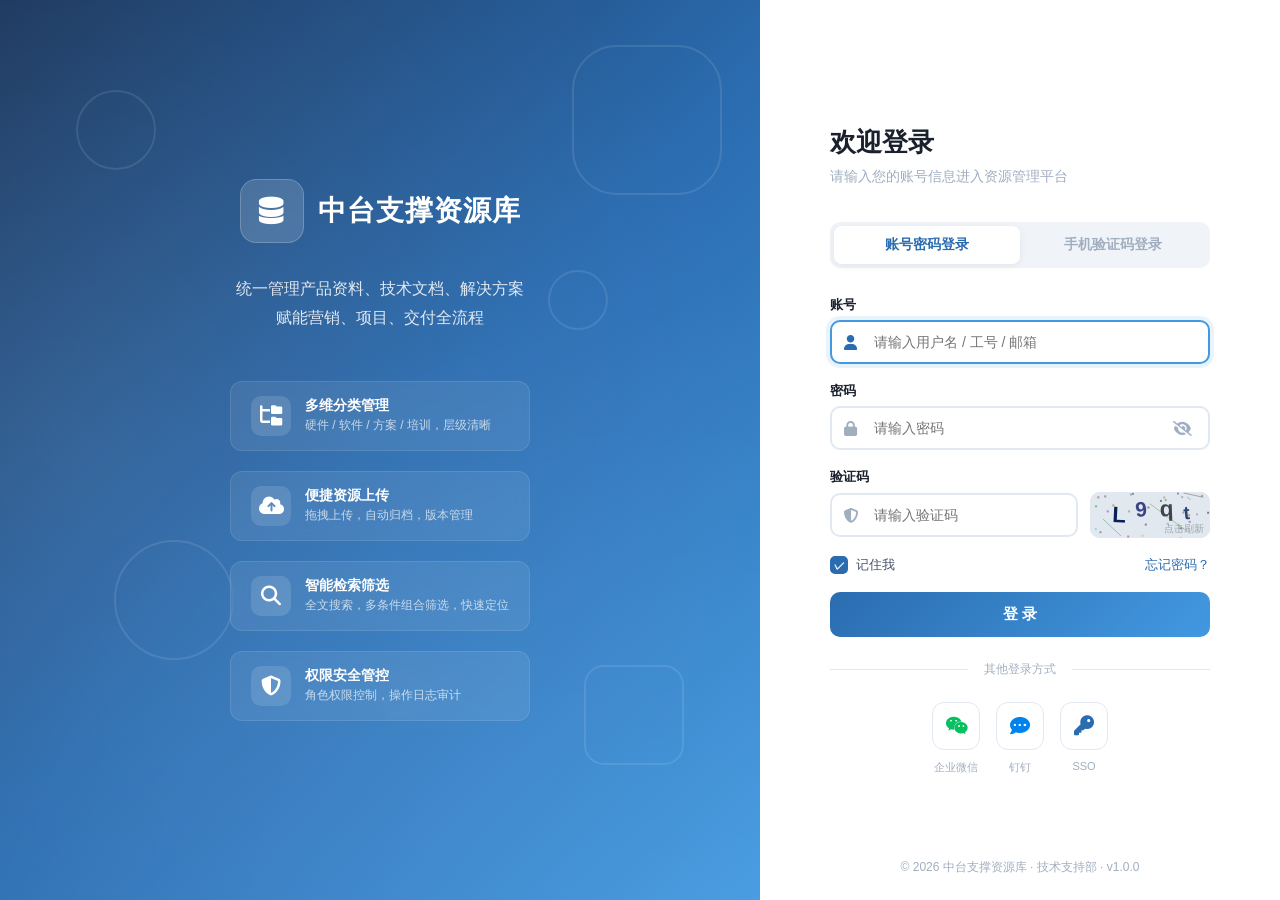
==== admin.html @ 89985440 "初始化：中台支撑资源库 v1.0" ====
<!DOCTYPE html>
<html lang="zh-CN">
<head>
<meta charset="UTF-8">
<meta name="viewport" content="width=device-width, initial-scale=1.0">
<title>中台支撑资源库 · 管理后台</title>
<link rel="stylesheet" href="https://cdnjs.cloudflare.com/ajax/libs/font-awesome/6.4.2/css/all.min.css">
<style>
:root {
  --primary: #2B6CB0;
  --primary-light: #4299E1;
  --primary-dark: #1A4E8A;
  --primary-bg: #EBF4FF;
  --success: #38A169;
  --warning: #D69E2E;
  --danger: #E53E3E;
  --bg-body: #F0F2F5;
  --bg-white: #FFFFFF;
  --bg-gray: #F7F8FA;
  --border: #E2E8F0;
  --border-light: #EDF2F7;
  --text-primary: #1A202C;
  --text-secondary: #4A5568;
  --text-muted: #A0AEC0;
  --shadow-sm: 0 1px 3px rgba(0,0,0,0.05);
  --shadow-md: 0 4px 12px rgba(0,0,0,0.08);
  --shadow-lg: 0 10px 30px rgba(0,0,0,0.1);
  --transition: all 0.25s cubic-bezier(0.4, 0, 0.2, 1);
  --header-height: 56px;
  --sidebar-width: 220px;
  /* 后台蓝色系侧边栏 */
  --sidebar-bg: #EFF6FF;
  --sidebar-hover: #DBEAFE;
  --sidebar-active: #BFDBFE;
  --sidebar-text: #3B82F6;
  --sidebar-text-muted: #64748B;
  --sidebar-text-active: #1E40AF;
  --sidebar-divider: #DBEAFE;
  --sidebar-border: #BFDBFE;
}

*, *::before, *::after { margin: 0; padding: 0; box-sizing: border-box; }

body {
  font-family: -apple-system, BlinkMacSystemFont, 'Segoe UI', 'PingFang SC', 'Hiragino Sans GB', 'Microsoft YaHei', sans-serif;
  background: var(--bg-body);
  color: var(--text-primary);
  line-height: 1.6;
  height: 100vh;
  overflow: hidden;
}

/* ====== 顶部栏 ====== */
.admin-header {
  height: var(--header-height);
  background: #1E40AF;
  display: flex;
  align-items: center;
  justify-content: space-between;
  padding: 0 24px 0 0;
  position: fixed;
  top: 0; left: 0; right: 0;
  z-index: 1000;
}

.header-brand {
  width: var(--sidebar-width);
  height: 100%;
  display: flex;
  align-items: center;
  padding: 0 20px;
  gap: 10px;
  flex-shrink: 0;
}

.header-brand i { font-size: 20px; color: var(--primary-light); }
.header-brand span { font-size: 15px; font-weight: 700; color: #FFFFFF; white-space: nowrap; }

.header-main {
  flex: 1;
  display: flex;
  align-items: center;
  justify-content: space-between;
  padding-left: 24px;
}

.header-main-left {
  display: flex;
  align-items: center;
  gap: 16px;
}

.admin-badge {
  padding: 3px 10px;
  background: rgba(229,62,62,0.15);
  color: #FC8181;
  border-radius: 5px;
  font-size: 11px;
  font-weight: 700;
  letter-spacing: 0.5px;
}

.header-main-right {
  display: flex;
  align-items: center;
  gap: 12px;
}

.btn-front {
  display: flex;
  align-items: center;
  gap: 6px;
  padding: 6px 14px;
  background: rgba(255,255,255,0.08);
  border: 1px solid rgba(255,255,255,0.12);
  border-radius: 6px;
  font-size: 12px;
  color: #CBD5E0;
  cursor: pointer;
  transition: var(--transition);
  text-decoration: none;
}

.btn-front:hover { background: rgba(255,255,255,0.15); color: #FFF; }

.header-user {
  display: flex;
  align-items: center;
  gap: 8px;
  padding: 4px 8px;
  border-radius: 6px;
  cursor: pointer;
  transition: var(--transition);
  position: relative;
}

.header-user:hover { background: rgba(255,255,255,0.08); }

.header-user img { width: 28px; height: 28px; border-radius: 50%; }
.header-user .name { font-size: 12px; color: #CBD5E0; }

.header-user-menu {
  position: absolute;
  top: calc(100% + 8px);
  right: 0;
  background: var(--bg-white);
  border: 1px solid var(--border);
  border-radius: 10px;
  box-shadow: var(--shadow-lg);
  min-width: 160px;
  display: none;
  z-index: 100;
}

.header-user-menu.show { display: block; }

.header-user-menu-item {
  padding: 10px 16px;
  font-size: 13px;
  color: var(--text-secondary);
  cursor: pointer;
  transition: var(--transition);
  display: flex;
  align-items: center;
  gap: 8px;
}

.header-user-menu-item:first-child { border-radius: 10px 10px 0 0; }
.header-user-menu-item:last-child { border-radius: 0 0 10px 10px; }
.header-user-menu-item:hover { background: var(--bg-gray); }
.header-user-menu-item.danger { color: var(--danger); }
.header-user-menu-item.danger:hover { background: #FFF5F5; }

/* ====== 布局 ====== */
.admin-layout {
  display: flex;
  margin-top: var(--header-height);
  height: calc(100vh - var(--header-height));
}

/* ====== 深色侧边栏 ====== */
.admin-sidebar {
  width: var(--sidebar-width);
  background: var(--sidebar-bg);
  padding: 12px 0;
  overflow-y: auto;
  flex-shrink: 0;
  border-right: 1px solid var(--sidebar-border);
}

.admin-sidebar::-webkit-scrollbar { width: 0; }

.menu-group { margin-bottom: 6px; }

.menu-label {
  padding: 10px 20px 6px;
  font-size: 10px;
  font-weight: 700;
  color: #93C5FD;
  text-transform: uppercase;
  letter-spacing: 1.2px;
}

.menu-item {
  display: flex;
  align-items: center;
  gap: 10px;
  padding: 9px 20px;
  margin: 1px 8px;
  border-radius: 6px;
  font-size: 13px;
  color: var(--sidebar-text-muted);
  cursor: pointer;
  transition: var(--transition);
  position: relative;
}

.menu-item:hover {
  background: var(--sidebar-hover);
  color: var(--sidebar-text);
}

.menu-item.active {
  background: var(--sidebar-active);
  color: var(--sidebar-text-active);
  font-weight: 600;
}

.menu-item.active::before {
  content: '';
  position: absolute;
  left: -8px;
  top: 6px;
  bottom: 6px;
  width: 3px;
  background: #2563EB;
  border-radius: 0 3px 3px 0;
}

.menu-item i { width: 16px; text-align: center; font-size: 13px; }

.menu-count {
  margin-left: auto;
  font-size: 10px;
  padding: 1px 7px;
  background: #DBEAFE;
  border-radius: 8px;
  color: #3B82F6;
  font-weight: 600;
}

.menu-item.active .menu-count {
  background: #2563EB;
  color: #FFF;
}

.sidebar-divider {
  height: 1px;
  background: var(--sidebar-divider);
  margin: 8px 20px;
}

/* ====== 主内容 ====== */
.admin-main {
  flex: 1;
  overflow-y: auto;
  padding: 24px;
  min-width: 0;
}

/* 页面标题 */
.page-title {
  display: flex;
  align-items: center;
  justify-content: space-between;
  margin-bottom: 20px;
}

.page-title h2 {
  font-size: 18px;
  font-weight: 700;
  display: flex;
  align-items: center;
  gap: 8px;
}

.page-title h2 i { color: var(--primary); font-size: 16px; }

.page-title .actions { display: flex; gap: 8px; }

/* 统计卡片 */
.stats-row {
  display: grid;
  grid-template-columns: repeat(4, 1fr);
  gap: 16px;
  margin-bottom: 20px;
}

.stat-card {
  background: var(--bg-white);
  border-radius: 10px;
  padding: 20px;
  border: 1px solid var(--border-light);
  transition: var(--transition);
}

.stat-card:hover { box-shadow: var(--shadow-md); transform: translateY(-1px); }

.stat-top {
  display: flex;
  align-items: center;
  justify-content: space-between;
  margin-bottom: 10px;
}

.stat-icon {
  width: 38px;
  height: 38px;
  border-radius: 8px;
  display: flex;
  align-items: center;
  justify-content: center;
  font-size: 16px;
}

.stat-icon.i1 { background: var(--primary-bg); color: var(--primary); }
.stat-icon.i2 { background: #F0FFF4; color: var(--success); }
.stat-icon.i3 { background: #FFFAF0; color: #ED8936; }
.stat-icon.i4 { background: #FAF5FF; color: #805AD5; }

.stat-trend { font-size: 11px; display: flex; align-items: center; gap: 3px; }
.stat-trend.up { color: var(--success); }

.stat-num { font-size: 26px; font-weight: 800; color: var(--text-primary); }
.stat-label { font-size: 12px; color: var(--text-muted); margin-top: 2px; }

/* 面板 */
.panel {
  background: var(--bg-white);
  border-radius: 10px;
  border: 1px solid var(--border-light);
  margin-bottom: 20px;
}

.panel-head {
  display: flex;
  align-items: center;
  justify-content: space-between;
  padding: 14px 20px;
  border-bottom: 1px solid var(--border-light);
}

.panel-head h3 {
  font-size: 14px;
  font-weight: 700;
  display: flex;
  align-items: center;
  gap: 6px;
}

.panel-head h3 i { color: var(--primary); font-size: 13px; }

.panel-head .actions { display: flex; gap: 6px; }

/* 按钮 */
.btn {
  padding: 6px 14px;
  border-radius: 6px;
  font-size: 12px;
  font-weight: 500;
  cursor: pointer;
  transition: var(--transition);
  display: inline-flex;
  align-items: center;
  gap: 5px;
  border: 1px solid var(--border);
  background: var(--bg-white);
  color: var(--text-secondary);
}

.btn:hover { background: var(--bg-gray); }
.btn.primary { background: var(--primary); color: #FFF; border-color: var(--primary); }
.btn.primary:hover { background: var(--primary-dark); }
.btn.danger { color: var(--danger); border-color: #FEB2B2; }
.btn.danger:hover { background: #FFF5F5; }
.btn.success { color: var(--success); border-color: #9AE6B4; }
.btn.success:hover { background: #F0FFF4; }

/* 表格 */
.tbl { width: 100%; border-collapse: collapse; }

.tbl th {
  padding: 10px 16px;
  text-align: left;
  font-size: 11px;
  font-weight: 700;
  color: var(--text-muted);
  background: var(--bg-gray);
  border-bottom: 1px solid var(--border-light);
  white-space: nowrap;
  text-transform: uppercase;
  letter-spacing: 0.5px;
}

.tbl td {
  padding: 12px 16px;
  font-size: 13px;
  color: var(--text-secondary);
  border-bottom: 1px solid var(--border-light);
  vertical-align: middle;
}

.tbl tr:hover td { background: #FAFBFC; }
.tbl tr:last-child td { border-bottom: none; }

.cell-user {
  display: flex;
  align-items: center;
  gap: 10px;
}

.cell-user img { width: 30px; height: 30px; border-radius: 50%; }
.cell-user .u-name { font-weight: 600; color: var(--text-primary); font-size: 13px; }
.cell-user .u-sub { font-size: 11px; color: var(--text-muted); }

.badge {
  display: inline-block;
  padding: 2px 9px;
  border-radius: 5px;
  font-size: 11px;
  font-weight: 600;
}

.badge.admin { background: #FFF5F5; color: var(--danger); }
.badge.manager { background: var(--primary-bg); color: var(--primary); }
.badge.editor { background: #FFFFF0; color: var(--warning); }
.badge.viewer { background: var(--bg-gray); color: var(--text-muted); }

.dot {
  display: inline-flex;
  align-items: center;
  gap: 5px;
  font-size: 12px;
}

.dot::before {
  content: '';
  width: 7px;
  height: 7px;
  border-radius: 50%;
}

.dot.on::before { background: var(--success); }
.dot.off::before { background: var(--text-muted); }

.tbl-actions { display: flex; gap: 4px; }

.tbl-actions button {
  padding: 4px 8px;
  border-radius: 5px;
  font-size: 12px;
  cursor: pointer;
  transition: var(--transition);
  border: 1px solid var(--border);
  background: var(--bg-white);
  color: var(--text-muted);
}

.tbl-actions button:hover { background: var(--primary-bg); color: var(--primary); border-color: var(--primary-light); }
.tbl-actions button.del:hover { background: #FFF5F5; color: var(--danger); border-color: #FEB2B2; }

/* 空状态 */
.empty {
  padding: 60px 20px;
  text-align: center;
  color: var(--text-muted);
}

.empty i { font-size: 42px; margin-bottom: 12px; display: block; opacity: 0.4; }
.empty p { font-size: 13px; }
.empty .sub { font-size: 12px; margin-top: 4px; opacity: 0.7; }

/* 配置网格 */
.cfg-grid {
  display: grid;
  grid-template-columns: 1fr 1fr;
  gap: 14px;
  padding: 20px;
}

.cfg-item {
  padding: 14px;
  background: var(--bg-gray);
  border-radius: 8px;
  border: 1px solid var(--border-light);
}

.cfg-item label { font-size: 11px; font-weight: 700; color: var(--text-muted); display: block; margin-bottom: 6px; text-transform: uppercase; letter-spacing: 0.3px; }
.cfg-item .val { font-size: 12.5px; font-family: 'SF Mono', 'Fira Code', monospace; color: var(--text-primary); background: var(--bg-white); padding: 7px 10px; border-radius: 5px; border: 1px solid var(--border); word-break: break-all; }
.cfg-item .desc { font-size: 11px; color: var(--text-muted); margin-top: 5px; }

/* 日志 */
.log-row {
  display: flex;
  align-items: flex-start;
  gap: 10px;
  padding: 10px 20px;
  border-bottom: 1px solid var(--border-light);
  transition: var(--transition);
}

.log-row:hover { background: #FAFBFC; }
.log-row:last-child { border-bottom: none; }

.log-dot {
  width: 28px;
  height: 28px;
  border-radius: 6px;
  display: flex;
  align-items: center;
  justify-content: center;
  font-size: 11px;
  flex-shrink: 0;
  margin-top: 2px;
}

.log-dot.up { background: #F0FFF4; color: var(--success); }
.log-dot.del { background: #FFF5F5; color: var(--danger); }
.log-dot.ed { background: var(--primary-bg); color: var(--primary); }
.log-dot.in { background: #FAF5FF; color: #805AD5; }

.log-body { flex: 1; }
.log-body .log-msg { font-size: 12.5px; color: var(--text-primary); line-height: 1.5; }
.log-body .log-msg strong { color: var(--primary); font-weight: 600; }
.log-body .log-ts { font-size: 11px; color: var(--text-muted); margin-top: 1px; }

/* 页面切换 */
.page { display: none; }
.page.active { display: block; }

/* Toast */
.toast-box { position: fixed; top: 70px; right: 20px; z-index: 3000; display: flex; flex-direction: column; gap: 6px; }

.toast-item {
  display: flex;
  align-items: center;
  gap: 8px;
  padding: 12px 18px;
  background: var(--bg-white);
  border-radius: 8px;
  box-shadow: var(--shadow-lg);
  font-size: 13px;
  color: var(--text-primary);
  animation: tIn 0.35s cubic-bezier(0.34,1.56,0.64,1);
  border-left: 3px solid var(--primary);
  min-width: 240px;
}

.toast-item.success { border-left-color: var(--success); }
.toast-item.success i { color: var(--success); }
.toast-item.error { border-left-color: var(--danger); }
.toast-item.error i { color: var(--danger); }
.toast-item.out { animation: tOut 0.25s ease forwards; }

@keyframes tIn { from { opacity: 0; transform: translateX(40px); } to { opacity: 1; transform: translateX(0); } }
@keyframes tOut { to { opacity: 0; transform: translateX(40px); } }
</style>
</head>
<body>

<!-- ====== 顶部栏 ====== -->
<header class="admin-header">
  <div class="header-brand">
    <i class="fas fa-database"></i>
    <span>中台资源库</span>
  </div>
  <div class="header-main">
    <div class="header-main-left">
      <span class="admin-badge">ADMIN</span>
    </div>
    <div class="header-main-right">
      <a href="index.html" class="btn-front"><i class="fas fa-external-link-alt"></i> 前台</a>
      <div class="header-user" id="headerUser">
        <img src="data:image/svg+xml,%3Csvg xmlns='http://www.w3.org/2000/svg' viewBox='0 0 40 40'%3E%3Ccircle cx='20' cy='20' r='20' fill='%234A90D9'/%3E%3Ctext x='20' y='25' text-anchor='middle' fill='white' font-size='14'%3E管%3C/text%3E%3C/svg%3E" alt="">
        <span class="name" id="headerUserName">管理员</span>
        <i class="fas fa-chevron-down" style="font-size:10px;color:#64748B;"></i>
        <div class="header-user-menu" id="userMenu">
          <div class="header-user-menu-item" onclick="window.location.href='index.html'"><i class="fas fa-home"></i> 返回前台</div>
          <div class="header-user-menu-item danger" onclick="handleLogout()"><i class="fas fa-right-from-bracket"></i> 退出登录</div>
        </div>
      </div>
    </div>
  </div>
</header>

<!-- ====== 布局 ====== -->
<div class="admin-layout">
  <!-- 深色侧边栏 -->
  <aside class="admin-sidebar">
    <div class="menu-group">
      <div class="menu-label">概览</div>
      <div class="menu-item active" data-page="dashboard"><i class="fas fa-gauge-high"></i> 数据看板</div>
    </div>
    <div class="sidebar-divider"></div>
    <div class="menu-group">
      <div class="menu-label">资源管理</div>
      <div class="menu-item" data-page="resources"><i class="fas fa-folder-open"></i> 资源列表 <span class="menu-count">0</span></div>
      <div class="menu-item" data-page="categories"><i class="fas fa-tags"></i> 分类管理</div>
      <div class="menu-item" data-page="storage"><i class="fas fa-hard-drive"></i> 存储配置</div>
    </div>
    <div class="sidebar-divider"></div>
    <div class="menu-group">
      <div class="menu-label">用户权限</div>
      <div class="menu-item" data-page="users"><i class="fas fa-users"></i> 用户管理</div>
      <div class="menu-item" data-page="roles"><i class="fas fa-user-shield"></i> 角色权限</div>
    </div>
    <div class="sidebar-divider"></div>
    <div class="menu-group">
      <div class="menu-label">系统</div>
      <div class="menu-item" data-page="logs"><i class="fas fa-clock-rotate-left"></i> 操作日志</div>
      <div class="menu-item" data-page="settings"><i class="fas fa-gear"></i> 系统设置</div>
    </div>
  </aside>

  <!-- 主内容 -->
  <main class="admin-main">

    <!-- ===== 数据看板 ===== -->
    <div class="page active" id="pg-dashboard">
      <div class="page-title">
        <h2><i class="fas fa-gauge-high"></i> 数据看板</h2>
      </div>
      <div class="stats-row">
        <div class="stat-card">
          <div class="stat-top">
            <div class="stat-icon i1"><i class="fas fa-file-lines"></i></div>
            <div class="stat-trend up"><i class="fas fa-arrow-up"></i> --</div>
          </div>
          <div class="stat-num">0</div>
          <div class="stat-label">资源总数</div>
        </div>
        <div class="stat-card">
          <div class="stat-top">
            <div class="stat-icon i2"><i class="fas fa-download"></i></div>
            <div class="stat-trend up"><i class="fas fa-arrow-up"></i> --</div>
          </div>
          <div class="stat-num">0</div>
          <div class="stat-label">累计下载</div>
        </div>
        <div class="stat-card">
          <div class="stat-top">
            <div class="stat-icon i3"><i class="fas fa-users"></i></div>
            <div class="stat-trend up"><i class="fas fa-arrow-up"></i> --</div>
          </div>
          <div class="stat-num">4</div>
          <div class="stat-label">注册用户</div>
        </div>
        <div class="stat-card">
          <div class="stat-top">
            <div class="stat-icon i4"><i class="fas fa-hard-drive"></i></div>
          </div>
          <div class="stat-num">0 MB</div>
          <div class="stat-label">存储占用</div>
        </div>
      </div>

      <div class="panel">
        <div class="panel-head">
          <h3><i class="fas fa-clock-rotate-left"></i> 最近操作</h3>
          <button class="btn" onclick="go('logs')">查看全部 <i class="fas fa-arrow-right"></i></button>
        </div>
        <div class="empty">
          <i class="fas fa-inbox"></i>
          <p>暂无操作记录</p>
          <p class="sub">系统操作日志将在此显示</p>
        </div>
      </div>
    </div>

    <!-- ===== 资源列表 ===== -->
    <div class="page" id="pg-resources">
      <div class="page-title">
        <h2><i class="fas fa-folder-open"></i> 资源列表</h2>
        <div class="actions">
          <a href="index.html" class="btn success"><i class="fas fa-plus"></i> 前台上传</a>
        </div>
      </div>
      <div class="panel">
        <div class="panel-head">
          <h3>全部资源</h3>
        </div>
        <div class="empty">
          <i class="fas fa-folder-open"></i>
          <p>暂无资源</p>
          <p class="sub">请通过前台页面上传资源，上传后将在此处统一管理</p>
        </div>
      </div>
    </div>

    <!-- ===== 分类管理 ===== -->
    <div class="page" id="pg-categories">
      <div class="page-title">
        <h2><i class="fas fa-tags"></i> 分类管理</h2>
        <div class="actions">
          <button class="btn primary" onclick="openNewCategory()"><i class="fas fa-plus"></i> 新建分类</button>
        </div>
      </div>
      <div class="panel">
        <table class="tbl">
          <thead><tr><th>分类名称</th><th>层级</th><th>子分类数</th><th>资源数</th><th>操作</th></tr></thead>
          <tbody>
            <tr>
              <td><i class="fas fa-microchip" style="color:var(--primary-light);margin-right:6px;"></i>硬件产品</td>
              <td>一级</td><td>4</td><td>0</td>
              <td><div class="tbl-actions"><button onclick="editCategory('硬件产品')"><i class="fas fa-pen"></i></button></div></td>
            </tr>
            <tr>
              <td><i class="fas fa-cube" style="color:var(--primary-light);margin-right:6px;"></i>软件平台</td>
              <td>一级</td><td>5</td><td>0</td>
              <td><div class="tbl-actions"><button onclick="editCategory('软件平台')"><i class="fas fa-pen"></i></button></div></td>
            </tr>
            <tr>
              <td><i class="fas fa-lightbulb" style="color:var(--primary-light);margin-right:6px;"></i>解决方案</td>
              <td>一级</td><td>3</td><td>0</td>
              <td><div class="tbl-actions"><button onclick="editCategory('解决方案')"><i class="fas fa-pen"></i></button></div></td>
            </tr>
            <tr>
              <td><i class="fas fa-chalkboard-user" style="color:var(--primary-light);margin-right:6px;"></i>培训资料</td>
              <td>一级</td><td>2</td><td>0</td>
              <td><div class="tbl-actions"><button onclick="editCategory('培训资料')"><i class="fas fa-pen"></i></button><button class="del" onclick="deleteCategory('培训资料')"><i class="fas fa-trash"></i></button></div></td>
            </tr>
          </tbody>
        </table>
      </div>
    </div>

    <!-- ===== 存储配置 ===== -->
    <div class="page" id="pg-storage">
      <div class="page-title">
        <h2><i class="fas fa-hard-drive"></i> 存储配置</h2>
        <div class="actions">
          <button class="btn primary" onclick="saveStorage()"><i class="fas fa-save"></i> 保存</button>
        </div>
      </div>
      <div class="panel">
        <div class="cfg-grid">
          <div class="cfg-item">
            <label>资源根目录</label>
            <div class="val">/data/resource-center/files/</div>
            <div class="desc">所有上传资源的根存储路径</div>
          </div>
          <div class="cfg-item">
            <label>硬件产品资料</label>
            <div class="val">/data/resource-center/files/hardware/</div>
            <div class="desc">摄像机、NVR、门禁、报警等硬件文档</div>
          </div>
          <div class="cfg-item">
            <label>软件平台资料</label>
            <div class="val">/data/resource-center/files/software/</div>
            <div class="desc">iSecure、Infovision、行业平台等软件文档</div>
          </div>
          <div class="cfg-item">
            <label>解决方案资料</label>
            <div class="val">/data/resource-center/files/solution/</div>
            <div class="desc">智慧城市、园区、零售等方案文档</div>
          </div>
          <div class="cfg-item">
            <label>培训资料</label>
            <div class="val">/data/resource-center/files/training/</div>
            <div class="desc">技术培训、销售培训等课程资料</div>
          </div>
          <div class="cfg-item">
            <label>临时上传目录</label>
            <div class="val">/data/resource-center/temp/uploads/</div>
            <div class="desc">上传暂存路径，完成后自动归档</div>
          </div>
          <div class="cfg-item">
            <label>备份目录</label>
            <div class="val">/data/resource-center/backups/</div>
            <div class="desc">每日自动备份，保留最近30天</div>
          </div>
          <div class="cfg-item">
            <label>CDN 加速域名</label>
            <div class="val">https://cdn.resource.company.com/</div>
            <div class="desc">静态资源CDN加速访问地址</div>
          </div>
        </div>
      </div>
    </div>

    <!-- ===== 用户管理 ===== -->
    <div class="page" id="pg-users">
      <div class="page-title">
        <h2><i class="fas fa-users"></i> 用户管理</h2>
        <div class="actions">
          <button class="btn primary" onclick="openNewUser()"><i class="fas fa-plus"></i> 新建用户</button>
          <button class="btn" onclick="exportUsers()"><i class="fas fa-download"></i> 导出</button>
        </div>
      </div>
      <div class="panel">
        <table class="tbl">
          <thead><tr><th>用户</th><th>角色</th><th>手机号</th><th>状态</th><th>最后登录</th><th>操作</th></tr></thead>
          <tbody>
            <tr>
              <td><div class="cell-user"><img src="data:image/svg+xml,%3Csvg xmlns='http://www.w3.org/2000/svg' viewBox='0 0 40 40'%3E%3Ccircle cx='20' cy='20' r='20' fill='%23E53E3E'/%3E%3Ctext x='20' y='25' text-anchor='middle' fill='white' font-size='14'%3E管%3C/text%3E%3C/svg%3E" alt=""><div><div class="u-name">系统管理员</div><div class="u-sub">admin</div></div></div></td>
              <td><span class="badge admin">超级管理员</span></td>
              <td>138****0001</td>
              <td><span class="dot on">在线</span></td>
              <td>--</td>
              <td><div class="tbl-actions"><button><i class="fas fa-pen"></i></button><button><i class="fas fa-key"></i></button></div></td>
            </tr>
            <tr>
              <td><div class="cell-user"><img src="data:image/svg+xml,%3Csvg xmlns='http://www.w3.org/2000/svg' viewBox='0 0 40 40'%3E%3Ccircle cx='20' cy='20' r='20' fill='%232B6CB0'/%3E%3Ctext x='20' y='25' text-anchor='middle' fill='white' font-size='14'%3E张%3C/text%3E%3C/svg%3E" alt=""><div><div class="u-name">张经理</div><div class="u-sub">manager</div></div></div></td>
              <td><span class="badge manager">资源管理员</span></td>
              <td>138****0002</td>
              <td><span class="dot off">离线</span></td>
              <td>--</td>
              <td><div class="tbl-actions"><button><i class="fas fa-pen"></i></button><button><i class="fas fa-key"></i></button><button class="del"><i class="fas fa-trash"></i></button></div></td>
            </tr>
            <tr>
              <td><div class="cell-user"><img src="data:image/svg+xml,%3Csvg xmlns='http://www.w3.org/2000/svg' viewBox='0 0 40 40'%3E%3Ccircle cx='20' cy='20' r='20' fill='%23D69E2E'/%3E%3Ctext x='20' y='25' text-anchor='middle' fill='white' font-size='14'%3E李%3C/text%3E%3C/svg%3E" alt=""><div><div class="u-name">李编辑</div><div class="u-sub">editor</div></div></div></td>
              <td><span class="badge editor">内容编辑</span></td>
              <td>138****0003</td>
              <td><span class="dot off">离线</span></td>
              <td>--</td>
              <td><div class="tbl-actions"><button><i class="fas fa-pen"></i></button><button><i class="fas fa-key"></i></button><button class="del"><i class="fas fa-trash"></i></button></div></td>
            </tr>
            <tr>
              <td><div class="cell-user"><img src="data:image/svg+xml,%3Csvg xmlns='http://www.w3.org/2000/svg' viewBox='0 0 40 40'%3E%3Ccircle cx='20' cy='20' r='20' fill='%23A0AEC0'/%3E%3Ctext x='20' y='25' text-anchor='middle' fill='white' font-size='14'%3E王%3C/text%3E%3C/svg%3E" alt=""><div><div class="u-name">王工程师</div><div class="u-sub">viewer</div></div></div></td>
              <td><span class="badge viewer">普通用户</span></td>
              <td>138****0004</td>
              <td><span class="dot off">离线</span></td>
              <td>--</td>
              <td><div class="tbl-actions"><button><i class="fas fa-pen"></i></button><button><i class="fas fa-key"></i></button><button class="del"><i class="fas fa-trash"></i></button></div></td>
            </tr>
          </tbody>
        </table>
      </div>
    </div>

    <!-- ===== 角色权限 ===== -->
    <div class="page" id="pg-roles">
      <div class="page-title">
        <h2><i class="fas fa-user-shield"></i> 角色权限</h2>
        <div class="actions">
          <button class="btn primary" onclick="openNewRole()"><i class="fas fa-plus"></i> 新建角色</button>
        </div>
      </div>
      <div class="panel">
        <table class="tbl">
          <thead><tr><th>角色</th><th>权限范围</th><th>用户数</th><th>操作</th></tr></thead>
          <tbody>
            <tr><td><span class="badge admin">超级管理员</span></td><td>全部权限：用户管理、资源管理、系统配置、日志查看</td><td>1</td><td><div class="tbl-actions"><button onclick="editRole('超级管理员')"><i class="fas fa-pen"></i></button></div></td></tr>
            <tr><td><span class="badge manager">资源管理员</span></td><td>资源上传、编辑、删除、分类管理</td><td>1</td><td><div class="tbl-actions"><button onclick="editRole('资源管理员')"><i class="fas fa-pen"></i></button></div></td></tr>
            <tr><td><span class="badge editor">内容编辑</span></td><td>资源上传、编辑（不可删除）</td><td>1</td><td><div class="tbl-actions"><button onclick="editRole('内容编辑')"><i class="fas fa-pen"></i></button></div></td></tr>
            <tr><td><span class="badge viewer">普通用户</span></td><td>资源浏览、搜索、下载</td><td>1</td><td><div class="tbl-actions"><button onclick="editRole('普通用户')"><i class="fas fa-pen"></i></button></div></td></tr>
          </tbody>
        </table>
      </div>
    </div>

    <!-- ===== 操作日志 ===== -->
    <div class="page" id="pg-logs">
      <div class="page-title">
        <h2><i class="fas fa-clock-rotate-left"></i> 操作日志</h2>
        <div class="actions">
          <button class="btn" onclick="exportLogs()"><i class="fas fa-download"></i> 导出</button>
          <button class="btn danger" onclick="clearLogs()"><i class="fas fa-trash"></i> 清空</button>
        </div>
      </div>
      <div class="panel">
        <div class="empty">
          <i class="fas fa-clock-rotate-left"></i>
          <p>暂无操作日志</p>
          <p class="sub">用户的上传、编辑、删除、登录等操作将记录在此</p>
        </div>
      </div>
    </div>

    <!-- ===== 系统设置 ===== -->
    <div class="page" id="pg-settings">
      <div class="page-title">
        <h2><i class="fas fa-gear"></i> 系统设置</h2>
        <div class="actions">
          <button class="btn primary" onclick="saveSettings()"><i class="fas fa-save"></i> 保存</button>
        </div>
      </div>
      <div class="panel">
        <div class="cfg-grid">
          <div class="cfg-item"><label>系统名称</label><div class="val">中台支撑资源库</div></div>
          <div class="cfg-item"><label>系统版本</label><div class="val">v1.0.0</div></div>
          <div class="cfg-item"><label>最大上传大小</label><div class="val">500 MB</div></div>
          <div class="cfg-item"><label>允许文件类型</label><div class="val">PDF, DOC, DOCX, XLS, XLSX, PPT, PPTX, MP4, AVI, MOV, JPG, PNG, GIF, ZIP, RAR, 7Z</div></div>
        </div>
      </div>
    </div>

  </main>
</div>

<div class="toast-box" id="toastBox"></div>

<script>
// 登录检测
(function() {
  const u = localStorage.getItem('resourceCenter_user');
  if (!u) { window.location.href = 'login.html'; return; }
  const user = JSON.parse(u);
  document.getElementById('headerUserName').textContent = user.name || '管理员';
})();

// 用户菜单
document.getElementById('headerUser').addEventListener('click', function(e) {
  e.stopPropagation();
  document.getElementById('userMenu').classList.toggle('show');
});
document.addEventListener('click', function() {
  document.getElementById('userMenu').classList.remove('show');
});

function handleLogout() {
  localStorage.removeItem('resourceCenter_user');
  showToast('success', '已退出登录');
  setTimeout(function() { window.location.href = 'login.html'; }, 600);
}

// 菜单切换
document.querySelectorAll('.menu-item').forEach(function(item) {
  item.addEventListener('click', function() { go(item.dataset.page); });
});

function go(page) {
  document.querySelectorAll('.menu-item').forEach(function(i) { i.classList.remove('active'); });
  var target = document.querySelector('.menu-item[data-page="' + page + '"]');
  if (target) target.classList.add('active');
  document.querySelectorAll('.page').forEach(function(p) { p.classList.remove('active'); });
  var pg = document.getElementById('pg-' + page);
  if (pg) pg.classList.add('active');
}

// Toast
function showToast(type, msg) {
  var box = document.getElementById('toastBox');
  var icons = { success: 'fas fa-check-circle', error: 'fas fa-times-circle' };
  var t = document.createElement('div');
  t.className = 'toast-item ' + type;
  t.innerHTML = '<i class="' + (icons[type] || icons.success) + '"></i> <span>' + msg + '</span>';
  box.appendChild(t);
  setTimeout(function() { t.classList.add('out'); setTimeout(function() { t.remove(); }, 250); }, 2500);
}
</script>
</body>
</html>
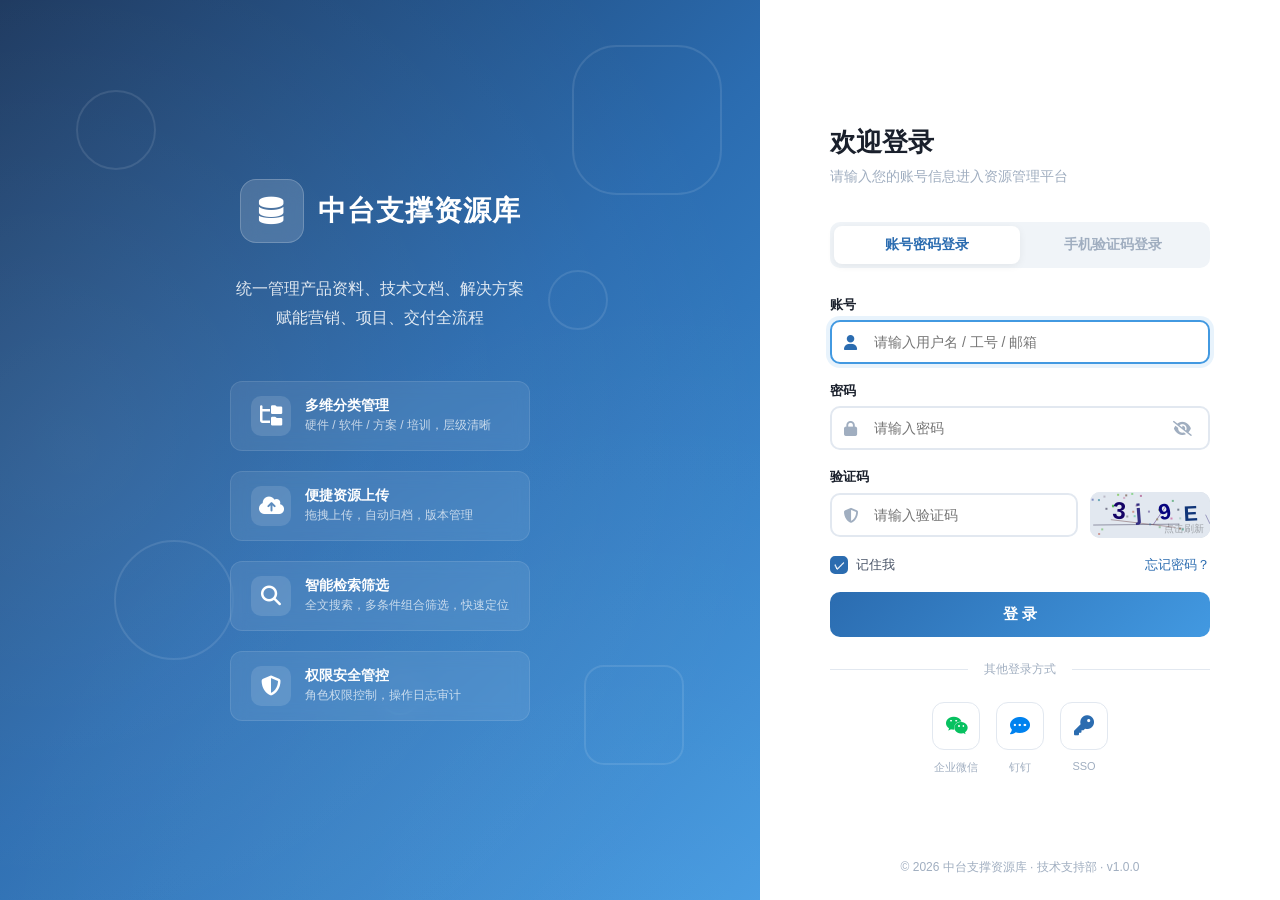
==== commit 66c84cf4: "重构：前后台配置联动，菜单/Banner/类别全面支持增删改查" ====
--- a/admin.html
+++ b/admin.html
@@ -7,947 +7,829 @@
 <link rel="stylesheet" href="https://cdnjs.cloudflare.com/ajax/libs/font-awesome/6.4.2/css/all.min.css">
 <style>
 :root {
-  --primary: #2B6CB0;
-  --primary-light: #4299E1;
-  --primary-dark: #1A4E8A;
-  --primary-bg: #EBF4FF;
-  --success: #38A169;
-  --warning: #D69E2E;
-  --danger: #E53E3E;
-  --bg-body: #F0F2F5;
-  --bg-white: #FFFFFF;
-  --bg-gray: #F7F8FA;
-  --border: #E2E8F0;
-  --border-light: #EDF2F7;
-  --text-primary: #1A202C;
-  --text-secondary: #4A5568;
-  --text-muted: #A0AEC0;
-  --shadow-sm: 0 1px 3px rgba(0,0,0,0.05);
-  --shadow-md: 0 4px 12px rgba(0,0,0,0.08);
-  --shadow-lg: 0 10px 30px rgba(0,0,0,0.1);
-  --transition: all 0.25s cubic-bezier(0.4, 0, 0.2, 1);
-  --header-height: 56px;
-  --sidebar-width: 220px;
-  /* 后台蓝色系侧边栏 */
-  --sidebar-bg: #EFF6FF;
-  --sidebar-hover: #DBEAFE;
-  --sidebar-active: #BFDBFE;
-  --sidebar-text: #3B82F6;
-  --sidebar-text-muted: #64748B;
-  --sidebar-text-active: #1E40AF;
-  --sidebar-divider: #DBEAFE;
-  --sidebar-border: #BFDBFE;
-}
-
-*, *::before, *::after { margin: 0; padding: 0; box-sizing: border-box; }
-
-body {
-  font-family: -apple-system, BlinkMacSystemFont, 'Segoe UI', 'PingFang SC', 'Hiragino Sans GB', 'Microsoft YaHei', sans-serif;
-  background: var(--bg-body);
-  color: var(--text-primary);
-  line-height: 1.6;
-  height: 100vh;
-  overflow: hidden;
-}
-
-/* ====== 顶部栏 ====== */
-.admin-header {
-  height: var(--header-height);
-  background: #1E40AF;
-  display: flex;
-  align-items: center;
-  justify-content: space-between;
-  padding: 0 24px 0 0;
-  position: fixed;
-  top: 0; left: 0; right: 0;
-  z-index: 1000;
-}
-
-.header-brand {
-  width: var(--sidebar-width);
-  height: 100%;
-  display: flex;
-  align-items: center;
-  padding: 0 20px;
-  gap: 10px;
-  flex-shrink: 0;
-}
-
-.header-brand i { font-size: 20px; color: var(--primary-light); }
-.header-brand span { font-size: 15px; font-weight: 700; color: #FFFFFF; white-space: nowrap; }
-
-.header-main {
-  flex: 1;
-  display: flex;
-  align-items: center;
-  justify-content: space-between;
-  padding-left: 24px;
-}
-
-.header-main-left {
-  display: flex;
-  align-items: center;
-  gap: 16px;
-}
-
-.admin-badge {
-  padding: 3px 10px;
-  background: rgba(229,62,62,0.15);
-  color: #FC8181;
-  border-radius: 5px;
-  font-size: 11px;
-  font-weight: 700;
-  letter-spacing: 0.5px;
-}
-
-.header-main-right {
-  display: flex;
-  align-items: center;
-  gap: 12px;
-}
-
-.btn-front {
-  display: flex;
-  align-items: center;
-  gap: 6px;
-  padding: 6px 14px;
-  background: rgba(255,255,255,0.08);
-  border: 1px solid rgba(255,255,255,0.12);
-  border-radius: 6px;
-  font-size: 12px;
-  color: #CBD5E0;
-  cursor: pointer;
-  transition: var(--transition);
-  text-decoration: none;
-}
-
-.btn-front:hover { background: rgba(255,255,255,0.15); color: #FFF; }
-
-.header-user {
-  display: flex;
-  align-items: center;
-  gap: 8px;
-  padding: 4px 8px;
-  border-radius: 6px;
-  cursor: pointer;
-  transition: var(--transition);
-  position: relative;
-}
-
-.header-user:hover { background: rgba(255,255,255,0.08); }
-
-.header-user img { width: 28px; height: 28px; border-radius: 50%; }
-.header-user .name { font-size: 12px; color: #CBD5E0; }
-
-.header-user-menu {
-  position: absolute;
-  top: calc(100% + 8px);
-  right: 0;
-  background: var(--bg-white);
-  border: 1px solid var(--border);
-  border-radius: 10px;
-  box-shadow: var(--shadow-lg);
-  min-width: 160px;
-  display: none;
-  z-index: 100;
-}
-
-.header-user-menu.show { display: block; }
-
-.header-user-menu-item {
-  padding: 10px 16px;
-  font-size: 13px;
-  color: var(--text-secondary);
-  cursor: pointer;
-  transition: var(--transition);
-  display: flex;
-  align-items: center;
-  gap: 8px;
-}
-
-.header-user-menu-item:first-child { border-radius: 10px 10px 0 0; }
-.header-user-menu-item:last-child { border-radius: 0 0 10px 10px; }
-.header-user-menu-item:hover { background: var(--bg-gray); }
-.header-user-menu-item.danger { color: var(--danger); }
-.header-user-menu-item.danger:hover { background: #FFF5F5; }
-
-/* ====== 布局 ====== */
-.admin-layout {
-  display: flex;
-  margin-top: var(--header-height);
-  height: calc(100vh - var(--header-height));
-}
-
-/* ====== 深色侧边栏 ====== */
-.admin-sidebar {
-  width: var(--sidebar-width);
-  background: var(--sidebar-bg);
-  padding: 12px 0;
-  overflow-y: auto;
-  flex-shrink: 0;
-  border-right: 1px solid var(--sidebar-border);
-}
-
-.admin-sidebar::-webkit-scrollbar { width: 0; }
-
-.menu-group { margin-bottom: 6px; }
-
-.menu-label {
-  padding: 10px 20px 6px;
-  font-size: 10px;
-  font-weight: 700;
-  color: #93C5FD;
-  text-transform: uppercase;
-  letter-spacing: 1.2px;
-}
-
-.menu-item {
-  display: flex;
-  align-items: center;
-  gap: 10px;
-  padding: 9px 20px;
-  margin: 1px 8px;
-  border-radius: 6px;
-  font-size: 13px;
-  color: var(--sidebar-text-muted);
-  cursor: pointer;
-  transition: var(--transition);
-  position: relative;
-}
-
-.menu-item:hover {
-  background: var(--sidebar-hover);
-  color: var(--sidebar-text);
-}
-
-.menu-item.active {
-  background: var(--sidebar-active);
-  color: var(--sidebar-text-active);
-  font-weight: 600;
-}
-
-.menu-item.active::before {
-  content: '';
-  position: absolute;
-  left: -8px;
-  top: 6px;
-  bottom: 6px;
-  width: 3px;
-  background: #2563EB;
-  border-radius: 0 3px 3px 0;
-}
-
-.menu-item i { width: 16px; text-align: center; font-size: 13px; }
-
-.menu-count {
-  margin-left: auto;
-  font-size: 10px;
-  padding: 1px 7px;
-  background: #DBEAFE;
-  border-radius: 8px;
-  color: #3B82F6;
-  font-weight: 600;
-}
-
-.menu-item.active .menu-count {
-  background: #2563EB;
-  color: #FFF;
-}
-
-.sidebar-divider {
-  height: 1px;
-  background: var(--sidebar-divider);
-  margin: 8px 20px;
-}
-
-/* ====== 主内容 ====== */
-.admin-main {
-  flex: 1;
-  overflow-y: auto;
-  padding: 24px;
-  min-width: 0;
-}
-
-/* 页面标题 */
-.page-title {
-  display: flex;
-  align-items: center;
-  justify-content: space-between;
-  margin-bottom: 20px;
-}
-
-.page-title h2 {
-  font-size: 18px;
-  font-weight: 700;
-  display: flex;
-  align-items: center;
-  gap: 8px;
-}
-
-.page-title h2 i { color: var(--primary); font-size: 16px; }
-
-.page-title .actions { display: flex; gap: 8px; }
+  --primary: #2B6CB0; --primary-light: #4299E1; --primary-dark: #1A4E8A; --primary-bg: #EBF4FF;
+  --success: #38A169; --warning: #D69E2E; --danger: #E53E3E;
+  --bg-body: #F0F2F5; --bg-white: #FFFFFF; --bg-gray: #F7F8FA;
+  --border: #E2E8F0; --border-light: #EDF2F7;
+  --text-primary: #1A202C; --text-secondary: #4A5568; --text-muted: #A0AEC0;
+  --shadow-sm: 0 1px 3px rgba(0,0,0,0.05); --shadow-md: 0 4px 12px rgba(0,0,0,0.08); --shadow-lg: 0 10px 30px rgba(0,0,0,0.1);
+  --transition: all 0.25s cubic-bezier(0.4,0,0.2,1);
+  --header-height: 56px; --sidebar-width: 220px;
+  --sidebar-bg: #EFF6FF; --sidebar-hover: #DBEAFE; --sidebar-active: #BFDBFE;
+  --sidebar-text: #3B82F6; --sidebar-text-muted: #64748B; --sidebar-text-active: #1E40AF; --sidebar-border: #BFDBFE;
+}
+*,*::before,*::after{margin:0;padding:0;box-sizing:border-box}
+body{font-family:-apple-system,BlinkMacSystemFont,'Segoe UI','PingFang SC','Microsoft YaHei',sans-serif;background:var(--bg-body);color:var(--text-primary);line-height:1.6;height:100vh;overflow:hidden}
+
+/* 顶部 */
+.admin-header{height:var(--header-height);background:#1E40AF;display:flex;align-items:center;justify-content:space-between;padding:0 24px 0 0;position:fixed;top:0;left:0;right:0;z-index:1000}
+.header-brand{width:var(--sidebar-width);height:100%;display:flex;align-items:center;padding:0 20px;gap:10px;flex-shrink:0}
+.header-brand i{font-size:20px;color:#93C5FD}
+.header-brand span{font-size:15px;font-weight:700;color:#FFF;white-space:nowrap}
+.header-brand .tag{font-size:11px;padding:2px 8px;background:rgba(255,255,255,0.2);color:#FFF;border-radius:4px;font-weight:600}
+.header-main{flex:1;display:flex;align-items:center;justify-content:space-between;padding:0 20px}
+.header-main .page-title{color:rgba(255,255,255,0.9);font-size:14px;font-weight:500}
+.header-actions{display:flex;align-items:center;gap:12px}
+.btn-back{display:flex;align-items:center;gap:6px;padding:7px 16px;background:rgba(255,255,255,0.15);border:1px solid rgba(255,255,255,0.2);border-radius:6px;color:#FFF;font-size:12px;cursor:pointer;transition:var(--transition);text-decoration:none}
+.btn-back:hover{background:rgba(255,255,255,0.25)}
+.header-user{display:flex;align-items:center;gap:8px;cursor:pointer;padding:4px 10px;border-radius:6px;transition:var(--transition);position:relative;color:#FFF;font-size:13px}
+.header-user:hover{background:rgba(255,255,255,0.1)}
+.header-user img{width:28px;height:28px;border-radius:50%;border:2px solid rgba(255,255,255,0.3)}
+.user-menu{position:absolute;top:calc(100% + 8px);right:0;background:var(--bg-white);border:1px solid var(--border);border-radius:10px;box-shadow:var(--shadow-lg);min-width:160px;display:none;z-index:100}
+.user-menu.show{display:block}
+.user-menu-item{padding:9px 16px;font-size:13px;color:var(--text-secondary);cursor:pointer;display:flex;align-items:center;gap:8px;transition:var(--transition)}
+.user-menu-item:hover{background:var(--bg-gray);color:var(--text-primary)}
+.user-menu-item:first-child{border-radius:10px 10px 0 0}
+.user-menu-item:last-child{border-radius:0 0 10px 10px;color:var(--danger)}
+
+/* 侧边栏 */
+.admin-layout{display:flex;height:calc(100vh - var(--header-height));margin-top:var(--header-height)}
+.admin-sidebar{width:var(--sidebar-width);background:var(--sidebar-bg);padding:12px 0;overflow-y:auto;flex-shrink:0;border-right:1px solid var(--sidebar-border)}
+.admin-sidebar::-webkit-scrollbar{width:3px}
+.admin-sidebar::-webkit-scrollbar-thumb{background:var(--sidebar-border);border-radius:3px}
+.menu-label{padding:10px 20px 6px;font-size:10px;font-weight:700;color:#93C5FD;text-transform:uppercase;letter-spacing:1.2px}
+.menu-item{display:flex;align-items:center;gap:10px;padding:9px 20px;margin:1px 8px;border-radius:6px;font-size:13px;color:var(--sidebar-text-muted);cursor:pointer;transition:var(--transition);position:relative}
+.menu-item:hover{background:var(--sidebar-hover);color:var(--sidebar-text)}
+.menu-item.active{background:var(--sidebar-active);color:var(--sidebar-text-active);font-weight:600}
+.menu-item.active::before{content:'';position:absolute;left:-8px;top:6px;bottom:6px;width:3px;background:#2563EB;border-radius:0 3px 3px 0}
+.menu-item i{width:16px;text-align:center;font-size:13px}
+.menu-count{margin-left:auto;font-size:10px;padding:1px 7px;background:#DBEAFE;border-radius:8px;color:#3B82F6;font-weight:600}
+.menu-item.active .menu-count{background:#2563EB;color:#FFF}
+.menu-divider{height:1px;background:var(--sidebar-border);margin:8px 16px}
+
+/* 主内容 */
+.admin-main{flex:1;overflow-y:auto;padding:24px}
+.page{display:none}
+.page.active{display:block}
+.page-header{display:flex;align-items:center;justify-content:space-between;margin-bottom:20px}
+.page-header h2{font-size:18px;font-weight:700;display:flex;align-items:center;gap:8px}
+.page-header h2 i{color:var(--primary-light)}
+.page-header .actions{display:flex;gap:8px}
+
+/* 按钮 */
+.btn{display:inline-flex;align-items:center;gap:6px;padding:8px 16px;border-radius:6px;font-size:13px;font-weight:500;cursor:pointer;transition:var(--transition);border:1px solid var(--border);background:var(--bg-white);color:var(--text-secondary)}
+.btn:hover{border-color:var(--primary-light);color:var(--primary)}
+.btn.primary{background:var(--primary);color:#FFF;border-color:var(--primary)}
+.btn.primary:hover{background:var(--primary-dark)}
+.btn.danger{color:var(--danger);border-color:#FEB2B2}
+.btn.danger:hover{background:#FFF5F5}
+.btn.success{background:var(--success);color:#FFF;border-color:var(--success)}
+.btn.sm{padding:5px 10px;font-size:12px}
+
+/* 卡片 */
+.card{background:var(--bg-white);border-radius:10px;box-shadow:var(--shadow-sm);border:1px solid var(--border-light);margin-bottom:16px}
+.card-header{padding:16px 20px;border-bottom:1px solid var(--border-light);display:flex;align-items:center;justify-content:space-between;font-size:14px;font-weight:600}
+.card-body{padding:20px}
+
+/* 表格 */
+.tbl{width:100%;border-collapse:collapse;font-size:13px}
+.tbl th{background:var(--bg-gray);padding:10px 14px;text-align:left;font-weight:600;color:var(--text-secondary);border-bottom:1px solid var(--border);white-space:nowrap}
+.tbl td{padding:10px 14px;border-bottom:1px solid var(--border-light);vertical-align:middle}
+.tbl tr:hover td{background:#FAFBFC}
+.tbl-actions{display:flex;gap:4px}
+.tbl-actions button{width:28px;height:28px;border-radius:6px;border:1px solid var(--border);background:var(--bg-white);color:var(--text-muted);cursor:pointer;display:flex;align-items:center;justify-content:center;font-size:11px;transition:var(--transition)}
+.tbl-actions button:hover{border-color:var(--primary-light);color:var(--primary);background:var(--primary-bg)}
+.tbl-actions button.del:hover{border-color:#FEB2B2;color:var(--danger);background:#FFF5F5}
+
+/* 树形菜单管理 */
+.tree-manager{border:1px solid var(--border);border-radius:8px;overflow:hidden}
+.tree-group{border-bottom:1px solid var(--border-light)}
+.tree-group:last-child{border-bottom:none}
+.tree-group-header{display:flex;align-items:center;padding:12px 16px;background:var(--bg-gray);gap:10px;cursor:pointer;transition:var(--transition)}
+.tree-group-header:hover{background:#E8EDF3}
+.tree-group-header .tg-icon{width:28px;height:28px;border-radius:6px;background:var(--primary-bg);color:var(--primary);display:flex;align-items:center;justify-content:center;font-size:13px}
+.tree-group-header .tg-name{flex:1;font-weight:600;font-size:13px}
+.tree-group-header .tg-count{font-size:11px;color:var(--text-muted)}
+.tree-group-header .tg-actions{display:flex;gap:4px}
+.tree-group-header .tg-actions button{width:26px;height:26px;border-radius:5px;border:1px solid var(--border);background:var(--bg-white);color:var(--text-muted);cursor:pointer;font-size:11px;display:flex;align-items:center;justify-content:center;transition:var(--transition)}
+.tree-group-header .tg-actions button:hover{border-color:var(--primary-light);color:var(--primary)}
+.tree-group-header .tg-actions button.del:hover{border-color:#FEB2B2;color:var(--danger)}
+.tree-children{padding:0}
+.tree-child{display:flex;align-items:center;padding:9px 16px 9px 52px;gap:10px;border-top:1px solid var(--border-light);transition:var(--transition)}
+.tree-child:hover{background:#FAFBFC}
+.tree-child .tc-icon{color:var(--text-muted);font-size:12px;width:16px;text-align:center}
+.tree-child .tc-name{flex:1;font-size:13px}
+.tree-child .tc-id{font-size:11px;color:var(--text-muted);font-family:monospace}
+.tree-child .tc-actions{display:flex;gap:4px}
+.tree-child .tc-actions button{width:24px;height:24px;border-radius:5px;border:1px solid var(--border);background:var(--bg-white);color:var(--text-muted);cursor:pointer;font-size:10px;display:flex;align-items:center;justify-content:center;transition:var(--transition)}
+.tree-child .tc-actions button:hover{border-color:var(--primary-light);color:var(--primary)}
+.tree-child .tc-actions button.del:hover{border-color:#FEB2B2;color:var(--danger)}
+
+/* Banner管理卡片 */
+.banner-card{display:flex;align-items:stretch;border:1px solid var(--border);border-radius:10px;overflow:hidden;margin-bottom:12px;transition:var(--transition)}
+.banner-card:hover{box-shadow:var(--shadow-md)}
+.banner-preview{width:280px;min-height:100px;display:flex;flex-direction:column;justify-content:center;padding:16px 20px;color:#FFF;flex-shrink:0;position:relative}
+.banner-preview .bp-tag{font-size:10px;padding:2px 8px;background:rgba(255,255,255,0.2);border-radius:3px;display:inline-block;margin-bottom:6px;width:fit-content}
+.banner-preview .bp-title{font-size:14px;font-weight:700;margin-bottom:4px}
+.banner-preview .bp-desc{font-size:11px;opacity:0.8;line-height:1.4;display:-webkit-box;-webkit-line-clamp:2;-webkit-box-orient:vertical;overflow:hidden}
+.banner-preview .bp-icon{position:absolute;right:12px;bottom:12px;font-size:36px;opacity:0.15}
+.banner-info{flex:1;padding:14px 20px;display:flex;flex-direction:column;justify-content:center;gap:6px}
+.banner-info .bi-row{display:flex;align-items:center;gap:8px;font-size:12px;color:var(--text-secondary)}
+.banner-info .bi-row label{font-weight:600;color:var(--text-primary);min-width:60px}
+.banner-info .bi-row .bi-status{padding:2px 8px;border-radius:4px;font-size:11px;font-weight:600}
+.banner-info .bi-row .bi-status.on{background:#F0FFF4;color:var(--success)}
+.banner-info .bi-row .bi-status.off{background:#FFF5F5;color:var(--danger)}
+.banner-actions{display:flex;flex-direction:column;justify-content:center;gap:6px;padding:14px 16px;border-left:1px solid var(--border-light)}
+.banner-actions button{width:30px;height:30px;border-radius:6px;border:1px solid var(--border);background:var(--bg-white);color:var(--text-muted);cursor:pointer;font-size:12px;display:flex;align-items:center;justify-content:center;transition:var(--transition)}
+.banner-actions button:hover{border-color:var(--primary-light);color:var(--primary)}
+.banner-actions button.del:hover{border-color:#FEB2B2;color:var(--danger)}
+
+/* 类别/书架管理列表 */
+.config-list-item{display:flex;align-items:center;padding:10px 16px;border-bottom:1px solid var(--border-light);gap:10px;transition:var(--transition)}
+.config-list-item:hover{background:#FAFBFC}
+.config-list-item:last-child{border-bottom:none}
+.config-list-item .cli-sort{color:var(--text-muted);font-size:12px;width:24px;text-align:center;cursor:grab}
+.config-list-item .cli-icon{width:28px;height:28px;border-radius:6px;display:flex;align-items:center;justify-content:center;font-size:12px}
+.config-list-item .cli-name{flex:1;font-size:13px;font-weight:500}
+.config-list-item .cli-id{font-size:11px;color:var(--text-muted);font-family:monospace}
+.config-list-item .cli-status{font-size:11px;padding:2px 8px;border-radius:4px;font-weight:600}
+.config-list-item .cli-status.on{background:#F0FFF4;color:var(--success)}
+.config-list-item .cli-status.off{background:#FFF5F5;color:var(--danger)}
+.config-list-item .cli-actions{display:flex;gap:4px}
+.config-list-item .cli-actions button{width:26px;height:26px;border-radius:5px;border:1px solid var(--border);background:var(--bg-white);color:var(--text-muted);cursor:pointer;font-size:11px;display:flex;align-items:center;justify-content:center;transition:var(--transition)}
+.config-list-item .cli-actions button:hover{border-color:var(--primary-light);color:var(--primary)}
+.config-list-item .cli-actions button.del:hover{border-color:#FEB2B2;color:var(--danger)}
+
+/* 弹窗 */
+.modal-mask{position:fixed;top:0;left:0;right:0;bottom:0;background:rgba(0,0,0,0.4);z-index:2000;display:none;align-items:center;justify-content:center}
+.modal-mask.show{display:flex}
+.modal-box{background:var(--bg-white);border-radius:12px;box-shadow:var(--shadow-lg);width:480px;max-width:90vw;max-height:85vh;overflow:hidden;display:flex;flex-direction:column;animation:modalIn 0.25s ease}
+@keyframes modalIn{from{opacity:0;transform:translateY(-20px)}to{opacity:1;transform:translateY(0)}}
+.modal-box-header{padding:16px 20px;border-bottom:1px solid var(--border-light);display:flex;align-items:center;justify-content:space-between}
+.modal-box-header h3{font-size:15px;font-weight:700;display:flex;align-items:center;gap:8px}
+.modal-box-header h3 i{color:var(--primary-light)}
+.modal-box-header .close-btn{width:28px;height:28px;border-radius:6px;border:none;background:none;color:var(--text-muted);cursor:pointer;font-size:14px;display:flex;align-items:center;justify-content:center}
+.modal-box-header .close-btn:hover{background:var(--bg-gray);color:var(--text-primary)}
+.modal-box-body{padding:20px;overflow-y:auto;flex:1}
+.modal-box-footer{padding:14px 20px;border-top:1px solid var(--border-light);display:flex;justify-content:flex-end;gap:8px}
+
+/* 表单 */
+.form-group{margin-bottom:14px}
+.form-group label{display:block;font-size:12px;font-weight:600;color:var(--text-secondary);margin-bottom:5px}
+.form-group label .req{color:var(--danger)}
+.form-group input,.form-group select,.form-group textarea{width:100%;padding:8px 12px;border:1px solid var(--border);border-radius:6px;font-size:13px;transition:var(--transition);font-family:inherit}
+.form-group input:focus,.form-group select:focus,.form-group textarea:focus{outline:none;border-color:var(--primary-light);box-shadow:0 0 0 3px rgba(66,153,225,0.1)}
+.form-row{display:flex;gap:12px}
+.form-row .form-group{flex:1}
 
 /* 统计卡片 */
-.stats-row {
-  display: grid;
-  grid-template-columns: repeat(4, 1fr);
-  gap: 16px;
-  margin-bottom: 20px;
-}
-
-.stat-card {
-  background: var(--bg-white);
-  border-radius: 10px;
-  padding: 20px;
-  border: 1px solid var(--border-light);
-  transition: var(--transition);
-}
-
-.stat-card:hover { box-shadow: var(--shadow-md); transform: translateY(-1px); }
-
-.stat-top {
-  display: flex;
-  align-items: center;
-  justify-content: space-between;
-  margin-bottom: 10px;
-}
-
-.stat-icon {
-  width: 38px;
-  height: 38px;
-  border-radius: 8px;
-  display: flex;
-  align-items: center;
-  justify-content: center;
-  font-size: 16px;
-}
-
-.stat-icon.i1 { background: var(--primary-bg); color: var(--primary); }
-.stat-icon.i2 { background: #F0FFF4; color: var(--success); }
-.stat-icon.i3 { background: #FFFAF0; color: #ED8936; }
-.stat-icon.i4 { background: #FAF5FF; color: #805AD5; }
-
-.stat-trend { font-size: 11px; display: flex; align-items: center; gap: 3px; }
-.stat-trend.up { color: var(--success); }
-
-.stat-num { font-size: 26px; font-weight: 800; color: var(--text-primary); }
-.stat-label { font-size: 12px; color: var(--text-muted); margin-top: 2px; }
-
-/* 面板 */
-.panel {
-  background: var(--bg-white);
-  border-radius: 10px;
-  border: 1px solid var(--border-light);
-  margin-bottom: 20px;
-}
-
-.panel-head {
-  display: flex;
-  align-items: center;
-  justify-content: space-between;
-  padding: 14px 20px;
-  border-bottom: 1px solid var(--border-light);
-}
-
-.panel-head h3 {
-  font-size: 14px;
-  font-weight: 700;
-  display: flex;
-  align-items: center;
-  gap: 6px;
-}
-
-.panel-head h3 i { color: var(--primary); font-size: 13px; }
-
-.panel-head .actions { display: flex; gap: 6px; }
-
-/* 按钮 */
-.btn {
-  padding: 6px 14px;
-  border-radius: 6px;
-  font-size: 12px;
-  font-weight: 500;
-  cursor: pointer;
-  transition: var(--transition);
-  display: inline-flex;
-  align-items: center;
-  gap: 5px;
-  border: 1px solid var(--border);
-  background: var(--bg-white);
-  color: var(--text-secondary);
-}
-
-.btn:hover { background: var(--bg-gray); }
-.btn.primary { background: var(--primary); color: #FFF; border-color: var(--primary); }
-.btn.primary:hover { background: var(--primary-dark); }
-.btn.danger { color: var(--danger); border-color: #FEB2B2; }
-.btn.danger:hover { background: #FFF5F5; }
-.btn.success { color: var(--success); border-color: #9AE6B4; }
-.btn.success:hover { background: #F0FFF4; }
-
-/* 表格 */
-.tbl { width: 100%; border-collapse: collapse; }
-
-.tbl th {
-  padding: 10px 16px;
-  text-align: left;
-  font-size: 11px;
-  font-weight: 700;
-  color: var(--text-muted);
-  background: var(--bg-gray);
-  border-bottom: 1px solid var(--border-light);
-  white-space: nowrap;
-  text-transform: uppercase;
-  letter-spacing: 0.5px;
-}
-
-.tbl td {
-  padding: 12px 16px;
-  font-size: 13px;
-  color: var(--text-secondary);
-  border-bottom: 1px solid var(--border-light);
-  vertical-align: middle;
-}
-
-.tbl tr:hover td { background: #FAFBFC; }
-.tbl tr:last-child td { border-bottom: none; }
-
-.cell-user {
-  display: flex;
-  align-items: center;
-  gap: 10px;
-}
-
-.cell-user img { width: 30px; height: 30px; border-radius: 50%; }
-.cell-user .u-name { font-weight: 600; color: var(--text-primary); font-size: 13px; }
-.cell-user .u-sub { font-size: 11px; color: var(--text-muted); }
-
-.badge {
-  display: inline-block;
-  padding: 2px 9px;
-  border-radius: 5px;
-  font-size: 11px;
-  font-weight: 600;
-}
-
-.badge.admin { background: #FFF5F5; color: var(--danger); }
-.badge.manager { background: var(--primary-bg); color: var(--primary); }
-.badge.editor { background: #FFFFF0; color: var(--warning); }
-.badge.viewer { background: var(--bg-gray); color: var(--text-muted); }
-
-.dot {
-  display: inline-flex;
-  align-items: center;
-  gap: 5px;
-  font-size: 12px;
-}
-
-.dot::before {
-  content: '';
-  width: 7px;
-  height: 7px;
-  border-radius: 50%;
-}
-
-.dot.on::before { background: var(--success); }
-.dot.off::before { background: var(--text-muted); }
-
-.tbl-actions { display: flex; gap: 4px; }
-
-.tbl-actions button {
-  padding: 4px 8px;
-  border-radius: 5px;
-  font-size: 12px;
-  cursor: pointer;
-  transition: var(--transition);
-  border: 1px solid var(--border);
-  background: var(--bg-white);
-  color: var(--text-muted);
-}
-
-.tbl-actions button:hover { background: var(--primary-bg); color: var(--primary); border-color: var(--primary-light); }
-.tbl-actions button.del:hover { background: #FFF5F5; color: var(--danger); border-color: #FEB2B2; }
+.stat-cards{display:grid;grid-template-columns:repeat(4,1fr);gap:16px;margin-bottom:24px}
+.stat-card{background:var(--bg-white);border-radius:10px;padding:20px;box-shadow:var(--shadow-sm);border:1px solid var(--border-light);display:flex;align-items:center;gap:14px}
+.stat-card .sc-icon{width:44px;height:44px;border-radius:10px;display:flex;align-items:center;justify-content:center;font-size:18px}
+.stat-card .sc-icon.blue{background:var(--primary-bg);color:var(--primary)}
+.stat-card .sc-icon.green{background:#F0FFF4;color:var(--success)}
+.stat-card .sc-icon.orange{background:#FFFFF0;color:var(--warning)}
+.stat-card .sc-icon.red{background:#FFF5F5;color:var(--danger)}
+.stat-card .sc-info .sc-num{font-size:22px;font-weight:700;color:var(--text-primary)}
+.stat-card .sc-info .sc-label{font-size:12px;color:var(--text-muted)}
 
 /* 空状态 */
-.empty {
-  padding: 60px 20px;
-  text-align: center;
-  color: var(--text-muted);
-}
-
-.empty i { font-size: 42px; margin-bottom: 12px; display: block; opacity: 0.4; }
-.empty p { font-size: 13px; }
-.empty .sub { font-size: 12px; margin-top: 4px; opacity: 0.7; }
-
-/* 配置网格 */
-.cfg-grid {
-  display: grid;
-  grid-template-columns: 1fr 1fr;
-  gap: 14px;
-  padding: 20px;
-}
-
-.cfg-item {
-  padding: 14px;
-  background: var(--bg-gray);
-  border-radius: 8px;
-  border: 1px solid var(--border-light);
-}
-
-.cfg-item label { font-size: 11px; font-weight: 700; color: var(--text-muted); display: block; margin-bottom: 6px; text-transform: uppercase; letter-spacing: 0.3px; }
-.cfg-item .val { font-size: 12.5px; font-family: 'SF Mono', 'Fira Code', monospace; color: var(--text-primary); background: var(--bg-white); padding: 7px 10px; border-radius: 5px; border: 1px solid var(--border); word-break: break-all; }
-.cfg-item .desc { font-size: 11px; color: var(--text-muted); margin-top: 5px; }
-
-/* 日志 */
-.log-row {
-  display: flex;
-  align-items: flex-start;
-  gap: 10px;
-  padding: 10px 20px;
-  border-bottom: 1px solid var(--border-light);
-  transition: var(--transition);
-}
-
-.log-row:hover { background: #FAFBFC; }
-.log-row:last-child { border-bottom: none; }
-
-.log-dot {
-  width: 28px;
-  height: 28px;
-  border-radius: 6px;
-  display: flex;
-  align-items: center;
-  justify-content: center;
-  font-size: 11px;
-  flex-shrink: 0;
-  margin-top: 2px;
-}
-
-.log-dot.up { background: #F0FFF4; color: var(--success); }
-.log-dot.del { background: #FFF5F5; color: var(--danger); }
-.log-dot.ed { background: var(--primary-bg); color: var(--primary); }
-.log-dot.in { background: #FAF5FF; color: #805AD5; }
-
-.log-body { flex: 1; }
-.log-body .log-msg { font-size: 12.5px; color: var(--text-primary); line-height: 1.5; }
-.log-body .log-msg strong { color: var(--primary); font-weight: 600; }
-.log-body .log-ts { font-size: 11px; color: var(--text-muted); margin-top: 1px; }
-
-/* 页面切换 */
-.page { display: none; }
-.page.active { display: block; }
+.empty-box{text-align:center;padding:40px 20px;color:var(--text-muted)}
+.empty-box i{font-size:36px;margin-bottom:10px;display:block;opacity:0.4}
+.empty-box p{font-size:13px}
 
 /* Toast */
-.toast-box { position: fixed; top: 70px; right: 20px; z-index: 3000; display: flex; flex-direction: column; gap: 6px; }
-
-.toast-item {
-  display: flex;
-  align-items: center;
-  gap: 8px;
-  padding: 12px 18px;
-  background: var(--bg-white);
-  border-radius: 8px;
-  box-shadow: var(--shadow-lg);
-  font-size: 13px;
-  color: var(--text-primary);
-  animation: tIn 0.35s cubic-bezier(0.34,1.56,0.64,1);
-  border-left: 3px solid var(--primary);
-  min-width: 240px;
-}
-
-.toast-item.success { border-left-color: var(--success); }
-.toast-item.success i { color: var(--success); }
-.toast-item.error { border-left-color: var(--danger); }
-.toast-item.error i { color: var(--danger); }
-.toast-item.out { animation: tOut 0.25s ease forwards; }
-
-@keyframes tIn { from { opacity: 0; transform: translateX(40px); } to { opacity: 1; transform: translateX(0); } }
-@keyframes tOut { to { opacity: 0; transform: translateX(40px); } }
+.toast-box{position:fixed;top:70px;right:20px;z-index:3000;display:flex;flex-direction:column;gap:8px}
+.toast-item{display:flex;align-items:center;gap:8px;padding:10px 16px;background:var(--bg-white);border-radius:8px;box-shadow:var(--shadow-md);font-size:13px;animation:toastIn 0.3s ease;min-width:200px}
+.toast-item.success i{color:var(--success)}
+.toast-item.error i{color:var(--danger)}
+.toast-item.info i{color:var(--primary)}
+.toast-item.out{opacity:0;transform:translateX(30px);transition:all 0.25s ease}
+@keyframes toastIn{from{opacity:0;transform:translateX(30px)}to{opacity:1;transform:translateX(0)}}
+
+/* 开关 */
+.switch{position:relative;width:36px;height:20px;display:inline-block}
+.switch input{opacity:0;width:0;height:0}
+.switch .slider{position:absolute;cursor:pointer;top:0;left:0;right:0;bottom:0;background:#CBD5E0;border-radius:20px;transition:var(--transition)}
+.switch .slider::before{content:'';position:absolute;height:16px;width:16px;left:2px;bottom:2px;background:#FFF;border-radius:50%;transition:var(--transition)}
+.switch input:checked+.slider{background:var(--primary)}
+.switch input:checked+.slider::before{transform:translateX(16px)}
 </style>
 </head>
 <body>
 
-<!-- ====== 顶部栏 ====== -->
+<!-- 顶部 -->
 <header class="admin-header">
   <div class="header-brand">
     <i class="fas fa-database"></i>
-    <span>中台资源库</span>
+    <span>资源库</span>
+    <span class="tag">管理后台</span>
   </div>
   <div class="header-main">
-    <div class="header-main-left">
-      <span class="admin-badge">ADMIN</span>
-    </div>
-    <div class="header-main-right">
-      <a href="index.html" class="btn-front"><i class="fas fa-external-link-alt"></i> 前台</a>
+    <span class="page-title" id="pageTitle">仪表盘</span>
+    <div class="header-actions">
+      <a class="btn-back" href="index.html"><i class="fas fa-arrow-left"></i> 返回前台</a>
       <div class="header-user" id="headerUser">
-        <img src="data:image/svg+xml,%3Csvg xmlns='http://www.w3.org/2000/svg' viewBox='0 0 40 40'%3E%3Ccircle cx='20' cy='20' r='20' fill='%234A90D9'/%3E%3Ctext x='20' y='25' text-anchor='middle' fill='white' font-size='14'%3E管%3C/text%3E%3C/svg%3E" alt="">
-        <span class="name" id="headerUserName">管理员</span>
-        <i class="fas fa-chevron-down" style="font-size:10px;color:#64748B;"></i>
-        <div class="header-user-menu" id="userMenu">
-          <div class="header-user-menu-item" onclick="window.location.href='index.html'"><i class="fas fa-home"></i> 返回前台</div>
-          <div class="header-user-menu-item danger" onclick="handleLogout()"><i class="fas fa-right-from-bracket"></i> 退出登录</div>
+        <img src="data:image/svg+xml,%3Csvg xmlns='http://www.w3.org/2000/svg' viewBox='0 0 40 40'%3E%3Ccircle cx='20' cy='20' r='20' fill='%2393C5FD'/%3E%3Ctext x='20' y='25' text-anchor='middle' fill='%231E40AF' font-size='14'%3E管%3C/text%3E%3C/svg%3E" alt="">
+        <span id="headerUserName">管理员</span>
+        <div class="user-menu" id="userMenu">
+          <div class="user-menu-item" onclick="window.location.href='index.html'"><i class="fas fa-home"></i> 前台首页</div>
+          <div class="user-menu-item" onclick="handleLogout()"><i class="fas fa-right-from-bracket"></i> 退出登录</div>
         </div>
       </div>
     </div>
   </div>
 </header>
 
-<!-- ====== 布局 ====== -->
 <div class="admin-layout">
-  <!-- 深色侧边栏 -->
+  <!-- 侧边栏 -->
   <aside class="admin-sidebar">
-    <div class="menu-group">
-      <div class="menu-label">概览</div>
-      <div class="menu-item active" data-page="dashboard"><i class="fas fa-gauge-high"></i> 数据看板</div>
-    </div>
-    <div class="sidebar-divider"></div>
-    <div class="menu-group">
-      <div class="menu-label">资源管理</div>
-      <div class="menu-item" data-page="resources"><i class="fas fa-folder-open"></i> 资源列表 <span class="menu-count">0</span></div>
-      <div class="menu-item" data-page="categories"><i class="fas fa-tags"></i> 分类管理</div>
-      <div class="menu-item" data-page="storage"><i class="fas fa-hard-drive"></i> 存储配置</div>
-    </div>
-    <div class="sidebar-divider"></div>
-    <div class="menu-group">
-      <div class="menu-label">用户权限</div>
-      <div class="menu-item" data-page="users"><i class="fas fa-users"></i> 用户管理</div>
-      <div class="menu-item" data-page="roles"><i class="fas fa-user-shield"></i> 角色权限</div>
-    </div>
-    <div class="sidebar-divider"></div>
-    <div class="menu-group">
-      <div class="menu-label">系统</div>
-      <div class="menu-item" data-page="logs"><i class="fas fa-clock-rotate-left"></i> 操作日志</div>
-      <div class="menu-item" data-page="settings"><i class="fas fa-gear"></i> 系统设置</div>
-    </div>
+    <div class="menu-label">概览</div>
+    <div class="menu-item active" data-page="dashboard"><i class="fas fa-gauge-high"></i> 仪表盘</div>
+    <div class="menu-divider"></div>
+    <div class="menu-label">内容配置</div>
+    <div class="menu-item" data-page="menu-mgr"><i class="fas fa-folder-tree"></i> 菜单管理</div>
+    <div class="menu-item" data-page="banner-mgr"><i class="fas fa-images"></i> Banner管理</div>
+    <div class="menu-item" data-page="category-mgr"><i class="fas fa-tags"></i> 类别管理</div>
+    <div class="menu-item" data-page="shelf-mgr"><i class="fas fa-bookmark"></i> 书架管理</div>
+    <div class="menu-item" data-page="format-mgr"><i class="fas fa-file"></i> 格式管理</div>
+    <div class="menu-divider"></div>
+    <div class="menu-label">资源管理</div>
+    <div class="menu-item" data-page="resource-mgr"><i class="fas fa-database"></i> 资源列表</div>
+    <div class="menu-divider"></div>
+    <div class="menu-label">系统</div>
+    <div class="menu-item" data-page="user-mgr"><i class="fas fa-users"></i> 用户管理</div>
+    <div class="menu-item" data-page="settings"><i class="fas fa-gear"></i> 系统设置</div>
   </aside>
 
   <!-- 主内容 -->
-  <main class="admin-main">
-
-    <!-- ===== 数据看板 ===== -->
+  <main class="admin-main" id="adminMain">
+
+    <!-- 仪表盘 -->
     <div class="page active" id="pg-dashboard">
-      <div class="page-title">
-        <h2><i class="fas fa-gauge-high"></i> 数据看板</h2>
-      </div>
-      <div class="stats-row">
-        <div class="stat-card">
-          <div class="stat-top">
-            <div class="stat-icon i1"><i class="fas fa-file-lines"></i></div>
-            <div class="stat-trend up"><i class="fas fa-arrow-up"></i> --</div>
-          </div>
-          <div class="stat-num">0</div>
-          <div class="stat-label">资源总数</div>
+      <div class="page-header"><h2><i class="fas fa-gauge-high"></i> 仪表盘</h2></div>
+      <div class="stat-cards" id="statCards"></div>
+      <div class="card"><div class="card-header">快捷操作</div><div class="card-body">
+        <div style="display:flex;gap:10px;flex-wrap:wrap">
+          <button class="btn primary" onclick="go('menu-mgr')"><i class="fas fa-folder-tree"></i> 菜单管理</button>
+          <button class="btn primary" onclick="go('banner-mgr')"><i class="fas fa-images"></i> Banner管理</button>
+          <button class="btn primary" onclick="go('category-mgr')"><i class="fas fa-tags"></i> 类别管理</button>
+          <button class="btn" onclick="go('resource-mgr')"><i class="fas fa-database"></i> 资源管理</button>
+          <button class="btn" onclick="go('user-mgr')"><i class="fas fa-users"></i> 用户管理</button>
+          <button class="btn" onclick="window.location.href='index.html'"><i class="fas fa-external-link-alt"></i> 前台预览</button>
         </div>
-        <div class="stat-card">
-          <div class="stat-top">
-            <div class="stat-icon i2"><i class="fas fa-download"></i></div>
-            <div class="stat-trend up"><i class="fas fa-arrow-up"></i> --</div>
-          </div>
-          <div class="stat-num">0</div>
-          <div class="stat-label">累计下载</div>
-        </div>
-        <div class="stat-card">
-          <div class="stat-top">
-            <div class="stat-icon i3"><i class="fas fa-users"></i></div>
-            <div class="stat-trend up"><i class="fas fa-arrow-up"></i> --</div>
-          </div>
-          <div class="stat-num">4</div>
-          <div class="stat-label">注册用户</div>
-        </div>
-        <div class="stat-card">
-          <div class="stat-top">
-            <div class="stat-icon i4"><i class="fas fa-hard-drive"></i></div>
-          </div>
-          <div class="stat-num">0 MB</div>
-          <div class="stat-label">存储占用</div>
+      </div></div>
+    </div>
+
+    <!-- 菜单管理 -->
+    <div class="page" id="pg-menu-mgr">
+      <div class="page-header">
+        <h2><i class="fas fa-folder-tree"></i> 菜单管理</h2>
+        <div class="actions">
+          <button class="btn primary" onclick="addMenuGroup()"><i class="fas fa-plus"></i> 新建一级分类</button>
         </div>
       </div>
-
-      <div class="panel">
-        <div class="panel-head">
-          <h3><i class="fas fa-clock-rotate-left"></i> 最近操作</h3>
-          <button class="btn" onclick="go('logs')">查看全部 <i class="fas fa-arrow-right"></i></button>
-        </div>
-        <div class="empty">
-          <i class="fas fa-inbox"></i>
-          <p>暂无操作记录</p>
-          <p class="sub">系统操作日志将在此显示</p>
+      <p style="font-size:13px;color:var(--text-muted);margin-bottom:16px">管理前台左侧「产品资料」导航菜单树，支持一级分类和二级子项的增删改查。修改后自动同步到前台。</p>
+      <div class="tree-manager" id="menuTreeContainer"></div>
+    </div>
+
+    <!-- Banner管理 -->
+    <div class="page" id="pg-banner-mgr">
+      <div class="page-header">
+        <h2><i class="fas fa-images"></i> Banner管理</h2>
+        <div class="actions">
+          <button class="btn primary" onclick="addBanner()"><i class="fas fa-plus"></i> 新建Banner</button>
         </div>
       </div>
-    </div>
-
-    <!-- ===== 资源列表 ===== -->
-    <div class="page" id="pg-resources">
-      <div class="page-title">
-        <h2><i class="fas fa-folder-open"></i> 资源列表</h2>
+      <p style="font-size:13px;color:var(--text-muted);margin-bottom:16px">管理前台顶部Banner轮播内容，支持增删改查、启用/禁用、排序。</p>
+      <div id="bannerListContainer"></div>
+    </div>
+
+    <!-- 类别管理 -->
+    <div class="page" id="pg-category-mgr">
+      <div class="page-header">
+        <h2><i class="fas fa-tags"></i> 类别管理</h2>
         <div class="actions">
-          <a href="index.html" class="btn success"><i class="fas fa-plus"></i> 前台上传</a>
+          <button class="btn primary" onclick="addCategory()"><i class="fas fa-plus"></i> 新建类别</button>
         </div>
       </div>
-      <div class="panel">
-        <div class="panel-head">
-          <h3>全部资源</h3>
-        </div>
-        <div class="empty">
-          <i class="fas fa-folder-open"></i>
-          <p>暂无资源</p>
-          <p class="sub">请通过前台页面上传资源，上传后将在此处统一管理</p>
+      <p style="font-size:13px;color:var(--text-muted);margin-bottom:16px">管理资源的「资料类别」，如产品方案、安装指南、API文档等。前台筛选面板和上传表单中的类别选项由此配置。</p>
+      <div class="card"><div class="card-body" style="padding:0"><div id="categoryListContainer"></div></div></div>
+    </div>
+
+    <!-- 书架管理 -->
+    <div class="page" id="pg-shelf-mgr">
+      <div class="page-header">
+        <h2><i class="fas fa-bookmark"></i> 书架管理</h2>
+        <div class="actions">
+          <button class="btn primary" onclick="addShelf()"><i class="fas fa-plus"></i> 新建书架</button>
         </div>
       </div>
-    </div>
-
-    <!-- ===== 分类管理 ===== -->
-    <div class="page" id="pg-categories">
-      <div class="page-title">
-        <h2><i class="fas fa-tags"></i> 分类管理</h2>
+      <p style="font-size:13px;color:var(--text-muted);margin-bottom:16px">管理前台顶部的书架标签页（如营销书架、项目书架等）。</p>
+      <div class="card"><div class="card-body" style="padding:0"><div id="shelfListContainer"></div></div></div>
+    </div>
+
+    <!-- 格式管理 -->
+    <div class="page" id="pg-format-mgr">
+      <div class="page-header">
+        <h2><i class="fas fa-file"></i> 格式管理</h2>
         <div class="actions">
-          <button class="btn primary" onclick="openNewCategory()"><i class="fas fa-plus"></i> 新建分类</button>
+          <button class="btn primary" onclick="addFormat()"><i class="fas fa-plus"></i> 新建格式</button>
         </div>
       </div>
-      <div class="panel">
-        <table class="tbl">
-          <thead><tr><th>分类名称</th><th>层级</th><th>子分类数</th><th>资源数</th><th>操作</th></tr></thead>
-          <tbody>
-            <tr>
-              <td><i class="fas fa-microchip" style="color:var(--primary-light);margin-right:6px;"></i>硬件产品</td>
-              <td>一级</td><td>4</td><td>0</td>
-              <td><div class="tbl-actions"><button onclick="editCategory('硬件产品')"><i class="fas fa-pen"></i></button></div></td>
-            </tr>
-            <tr>
-              <td><i class="fas fa-cube" style="color:var(--primary-light);margin-right:6px;"></i>软件平台</td>
-              <td>一级</td><td>5</td><td>0</td>
-              <td><div class="tbl-actions"><button onclick="editCategory('软件平台')"><i class="fas fa-pen"></i></button></div></td>
-            </tr>
-            <tr>
-              <td><i class="fas fa-lightbulb" style="color:var(--primary-light);margin-right:6px;"></i>解决方案</td>
-              <td>一级</td><td>3</td><td>0</td>
-              <td><div class="tbl-actions"><button onclick="editCategory('解决方案')"><i class="fas fa-pen"></i></button></div></td>
-            </tr>
-            <tr>
-              <td><i class="fas fa-chalkboard-user" style="color:var(--primary-light);margin-right:6px;"></i>培训资料</td>
-              <td>一级</td><td>2</td><td>0</td>
-              <td><div class="tbl-actions"><button onclick="editCategory('培训资料')"><i class="fas fa-pen"></i></button><button class="del" onclick="deleteCategory('培训资料')"><i class="fas fa-trash"></i></button></div></td>
-            </tr>
-          </tbody>
-        </table>
+      <p style="font-size:13px;color:var(--text-muted);margin-bottom:16px">管理前台筛选面板中的文件格式选项。</p>
+      <div class="card"><div class="card-body" style="padding:0"><div id="formatListContainer"></div></div></div>
+    </div>
+
+    <!-- 资源管理 -->
+    <div class="page" id="pg-resource-mgr">
+      <div class="page-header">
+        <h2><i class="fas fa-database"></i> 资源列表</h2>
+        <div class="actions"><button class="btn danger" onclick="clearAllResources()"><i class="fas fa-trash"></i> 清空全部</button></div>
       </div>
-    </div>
-
-    <!-- ===== 存储配置 ===== -->
-    <div class="page" id="pg-storage">
-      <div class="page-title">
-        <h2><i class="fas fa-hard-drive"></i> 存储配置</h2>
-        <div class="actions">
-          <button class="btn primary" onclick="saveStorage()"><i class="fas fa-save"></i> 保存</button>
+      <div class="card"><div class="card-body" style="padding:0">
+        <table class="tbl"><thead><tr><th>名称</th><th>产品</th><th>类别</th><th>格式</th><th>大小</th><th>日期</th><th>下载</th><th>操作</th></tr></thead>
+        <tbody id="resourceTableBody"></tbody></table>
+      </div></div>
+    </div>
+
+    <!-- 用户管理 -->
+    <div class="page" id="pg-user-mgr">
+      <div class="page-header"><h2><i class="fas fa-users"></i> 用户管理</h2><div class="actions"><button class="btn primary" onclick="addUser()"><i class="fas fa-plus"></i> 新建用户</button></div></div>
+      <div class="card"><div class="card-body" style="padding:0">
+        <table class="tbl"><thead><tr><th>用户名</th><th>姓名</th><th>角色</th><th>操作</th></tr></thead>
+        <tbody id="userTableBody"></tbody></table>
+      </div></div>
+    </div>
+
+    <!-- 系统设置 -->
+    <div class="page" id="pg-settings">
+      <div class="page-header"><h2><i class="fas fa-gear"></i> 系统设置</h2></div>
+      <div class="card"><div class="card-header">数据管理</div><div class="card-body">
+        <p style="font-size:13px;color:var(--text-secondary);margin-bottom:16px">重置配置将恢复所有菜单、Banner、类别等到默认状态。</p>
+        <div style="display:flex;gap:10px">
+          <button class="btn danger" onclick="resetAllConfig()"><i class="fas fa-rotate-left"></i> 重置全部配置</button>
+          <button class="btn" onclick="exportConfig()"><i class="fas fa-download"></i> 导出配置</button>
+          <button class="btn" onclick="document.getElementById('importConfigFile').click()"><i class="fas fa-upload"></i> 导入配置</button>
+          <input type="file" id="importConfigFile" accept=".json" hidden onchange="importConfig(event)">
         </div>
-      </div>
-      <div class="panel">
-        <div class="cfg-grid">
-          <div class="cfg-item">
-            <label>资源根目录</label>
-            <div class="val">/data/resource-center/files/</div>
-            <div class="desc">所有上传资源的根存储路径</div>
-          </div>
-          <div class="cfg-item">
-            <label>硬件产品资料</label>
-            <div class="val">/data/resource-center/files/hardware/</div>
-            <div class="desc">摄像机、NVR、门禁、报警等硬件文档</div>
-          </div>
-          <div class="cfg-item">
-            <label>软件平台资料</label>
-            <div class="val">/data/resource-center/files/software/</div>
-            <div class="desc">iSecure、Infovision、行业平台等软件文档</div>
-          </div>
-          <div class="cfg-item">
-            <label>解决方案资料</label>
-            <div class="val">/data/resource-center/files/solution/</div>
-            <div class="desc">智慧城市、园区、零售等方案文档</div>
-          </div>
-          <div class="cfg-item">
-            <label>培训资料</label>
-            <div class="val">/data/resource-center/files/training/</div>
-            <div class="desc">技术培训、销售培训等课程资料</div>
-          </div>
-          <div class="cfg-item">
-            <label>临时上传目录</label>
-            <div class="val">/data/resource-center/temp/uploads/</div>
-            <div class="desc">上传暂存路径，完成后自动归档</div>
-          </div>
-          <div class="cfg-item">
-            <label>备份目录</label>
-            <div class="val">/data/resource-center/backups/</div>
-            <div class="desc">每日自动备份，保留最近30天</div>
-          </div>
-          <div class="cfg-item">
-            <label>CDN 加速域名</label>
-            <div class="val">https://cdn.resource.company.com/</div>
-            <div class="desc">静态资源CDN加速访问地址</div>
-          </div>
-        </div>
-      </div>
-    </div>
-
-    <!-- ===== 用户管理 ===== -->
-    <div class="page" id="pg-users">
-      <div class="page-title">
-        <h2><i class="fas fa-users"></i> 用户管理</h2>
-        <div class="actions">
-          <button class="btn primary" onclick="openNewUser()"><i class="fas fa-plus"></i> 新建用户</button>
-          <button class="btn" onclick="exportUsers()"><i class="fas fa-download"></i> 导出</button>
-        </div>
-      </div>
-      <div class="panel">
-        <table class="tbl">
-          <thead><tr><th>用户</th><th>角色</th><th>手机号</th><th>状态</th><th>最后登录</th><th>操作</th></tr></thead>
-          <tbody>
-            <tr>
-              <td><div class="cell-user"><img src="data:image/svg+xml,%3Csvg xmlns='http://www.w3.org/2000/svg' viewBox='0 0 40 40'%3E%3Ccircle cx='20' cy='20' r='20' fill='%23E53E3E'/%3E%3Ctext x='20' y='25' text-anchor='middle' fill='white' font-size='14'%3E管%3C/text%3E%3C/svg%3E" alt=""><div><div class="u-name">系统管理员</div><div class="u-sub">admin</div></div></div></td>
-              <td><span class="badge admin">超级管理员</span></td>
-              <td>138****0001</td>
-              <td><span class="dot on">在线</span></td>
-              <td>--</td>
-              <td><div class="tbl-actions"><button><i class="fas fa-pen"></i></button><button><i class="fas fa-key"></i></button></div></td>
-            </tr>
-            <tr>
-              <td><div class="cell-user"><img src="data:image/svg+xml,%3Csvg xmlns='http://www.w3.org/2000/svg' viewBox='0 0 40 40'%3E%3Ccircle cx='20' cy='20' r='20' fill='%232B6CB0'/%3E%3Ctext x='20' y='25' text-anchor='middle' fill='white' font-size='14'%3E张%3C/text%3E%3C/svg%3E" alt=""><div><div class="u-name">张经理</div><div class="u-sub">manager</div></div></div></td>
-              <td><span class="badge manager">资源管理员</span></td>
-              <td>138****0002</td>
-              <td><span class="dot off">离线</span></td>
-              <td>--</td>
-              <td><div class="tbl-actions"><button><i class="fas fa-pen"></i></button><button><i class="fas fa-key"></i></button><button class="del"><i class="fas fa-trash"></i></button></div></td>
-            </tr>
-            <tr>
-              <td><div class="cell-user"><img src="data:image/svg+xml,%3Csvg xmlns='http://www.w3.org/2000/svg' viewBox='0 0 40 40'%3E%3Ccircle cx='20' cy='20' r='20' fill='%23D69E2E'/%3E%3Ctext x='20' y='25' text-anchor='middle' fill='white' font-size='14'%3E李%3C/text%3E%3C/svg%3E" alt=""><div><div class="u-name">李编辑</div><div class="u-sub">editor</div></div></div></td>
-              <td><span class="badge editor">内容编辑</span></td>
-              <td>138****0003</td>
-              <td><span class="dot off">离线</span></td>
-              <td>--</td>
-              <td><div class="tbl-actions"><button><i class="fas fa-pen"></i></button><button><i class="fas fa-key"></i></button><button class="del"><i class="fas fa-trash"></i></button></div></td>
-            </tr>
-            <tr>
-              <td><div class="cell-user"><img src="data:image/svg+xml,%3Csvg xmlns='http://www.w3.org/2000/svg' viewBox='0 0 40 40'%3E%3Ccircle cx='20' cy='20' r='20' fill='%23A0AEC0'/%3E%3Ctext x='20' y='25' text-anchor='middle' fill='white' font-size='14'%3E王%3C/text%3E%3C/svg%3E" alt=""><div><div class="u-name">王工程师</div><div class="u-sub">viewer</div></div></div></td>
-              <td><span class="badge viewer">普通用户</span></td>
-              <td>138****0004</td>
-              <td><span class="dot off">离线</span></td>
-              <td>--</td>
-              <td><div class="tbl-actions"><button><i class="fas fa-pen"></i></button><button><i class="fas fa-key"></i></button><button class="del"><i class="fas fa-trash"></i></button></div></td>
-            </tr>
-          </tbody>
-        </table>
-      </div>
-    </div>
-
-    <!-- ===== 角色权限 ===== -->
-    <div class="page" id="pg-roles">
-      <div class="page-title">
-        <h2><i class="fas fa-user-shield"></i> 角色权限</h2>
-        <div class="actions">
-          <button class="btn primary" onclick="openNewRole()"><i class="fas fa-plus"></i> 新建角色</button>
-        </div>
-      </div>
-      <div class="panel">
-        <table class="tbl">
-          <thead><tr><th>角色</th><th>权限范围</th><th>用户数</th><th>操作</th></tr></thead>
-          <tbody>
-            <tr><td><span class="badge admin">超级管理员</span></td><td>全部权限：用户管理、资源管理、系统配置、日志查看</td><td>1</td><td><div class="tbl-actions"><button onclick="editRole('超级管理员')"><i class="fas fa-pen"></i></button></div></td></tr>
-            <tr><td><span class="badge manager">资源管理员</span></td><td>资源上传、编辑、删除、分类管理</td><td>1</td><td><div class="tbl-actions"><button onclick="editRole('资源管理员')"><i class="fas fa-pen"></i></button></div></td></tr>
-            <tr><td><span class="badge editor">内容编辑</span></td><td>资源上传、编辑（不可删除）</td><td>1</td><td><div class="tbl-actions"><button onclick="editRole('内容编辑')"><i class="fas fa-pen"></i></button></div></td></tr>
-            <tr><td><span class="badge viewer">普通用户</span></td><td>资源浏览、搜索、下载</td><td>1</td><td><div class="tbl-actions"><button onclick="editRole('普通用户')"><i class="fas fa-pen"></i></button></div></td></tr>
-          </tbody>
-        </table>
-      </div>
-    </div>
-
-    <!-- ===== 操作日志 ===== -->
-    <div class="page" id="pg-logs">
-      <div class="page-title">
-        <h2><i class="fas fa-clock-rotate-left"></i> 操作日志</h2>
-        <div class="actions">
-          <button class="btn" onclick="exportLogs()"><i class="fas fa-download"></i> 导出</button>
-          <button class="btn danger" onclick="clearLogs()"><i class="fas fa-trash"></i> 清空</button>
-        </div>
-      </div>
-      <div class="panel">
-        <div class="empty">
-          <i class="fas fa-clock-rotate-left"></i>
-          <p>暂无操作日志</p>
-          <p class="sub">用户的上传、编辑、删除、登录等操作将记录在此</p>
-        </div>
-      </div>
-    </div>
-
-    <!-- ===== 系统设置 ===== -->
-    <div class="page" id="pg-settings">
-      <div class="page-title">
-        <h2><i class="fas fa-gear"></i> 系统设置</h2>
-        <div class="actions">
-          <button class="btn primary" onclick="saveSettings()"><i class="fas fa-save"></i> 保存</button>
-        </div>
-      </div>
-      <div class="panel">
-        <div class="cfg-grid">
-          <div class="cfg-item"><label>系统名称</label><div class="val">中台支撑资源库</div></div>
-          <div class="cfg-item"><label>系统版本</label><div class="val">v1.0.0</div></div>
-          <div class="cfg-item"><label>最大上传大小</label><div class="val">500 MB</div></div>
-          <div class="cfg-item"><label>允许文件类型</label><div class="val">PDF, DOC, DOCX, XLS, XLSX, PPT, PPTX, MP4, AVI, MOV, JPG, PNG, GIF, ZIP, RAR, 7Z</div></div>
-        </div>
-      </div>
+      </div></div>
     </div>
 
   </main>
 </div>
 
+<!-- 弹窗容器 -->
+<div class="modal-mask" id="modalMask">
+  <div class="modal-box" id="modalBox">
+    <div class="modal-box-header">
+      <h3 id="modalTitle"><i class="fas fa-edit"></i> 编辑</h3>
+      <button class="close-btn" onclick="closeAdminModal()"><i class="fas fa-times"></i></button>
+    </div>
+    <div class="modal-box-body" id="modalBody"></div>
+    <div class="modal-box-footer" id="modalFooter">
+      <button class="btn" onclick="closeAdminModal()">取消</button>
+      <button class="btn primary" id="modalConfirmBtn">确定</button>
+    </div>
+  </div>
+</div>
+
 <div class="toast-box" id="toastBox"></div>
 
+<script src="config.js"></script>
 <script>
+// ==========================================
+// 全局
+// ==========================================
+let CFG = loadConfig();
+const RESOURCE_KEY = 'resourceCenter_resources';
+const USER_KEY = 'resourceCenter_users';
+
+function getResources() { try { return JSON.parse(localStorage.getItem(RESOURCE_KEY)||'[]'); } catch(e) { return []; } }
+function setResources(d) { localStorage.setItem(RESOURCE_KEY, JSON.stringify(d)); }
+function getUsers() {
+  try { const u = JSON.parse(localStorage.getItem(USER_KEY)||'null'); return u || defaultUsers(); }
+  catch(e) { return defaultUsers(); }
+}
+function setUsers(d) { localStorage.setItem(USER_KEY, JSON.stringify(d)); }
+function defaultUsers() {
+  return [
+    { username:'admin', name:'系统管理员', role:'超级管理员', password:'admin123' },
+    { username:'manager', name:'张经理', role:'资源管理员', password:'123456' },
+    { username:'editor', name:'李编辑', role:'内容编辑', password:'123456' },
+    { username:'viewer', name:'王工程师', role:'普通用户', password:'123456' },
+  ];
+}
+
+function saveCfg() { saveConfig(CFG); }
+
+// ==========================================
 // 登录检测
-(function() {
-  const u = localStorage.getItem('resourceCenter_user');
-  if (!u) { window.location.href = 'login.html'; return; }
-  const user = JSON.parse(u);
-  document.getElementById('headerUserName').textContent = user.name || '管理员';
+// ==========================================
+(function(){
+  var u = localStorage.getItem('resourceCenter_user');
+  if(!u){window.location.href='login.html';return;}
+  var user = JSON.parse(u);
+  document.getElementById('headerUserName').textContent = user.name||'管理员';
 })();
 
+// ==========================================
 // 用户菜单
-document.getElementById('headerUser').addEventListener('click', function(e) {
-  e.stopPropagation();
-  document.getElementById('userMenu').classList.toggle('show');
+// ==========================================
+document.getElementById('headerUser').addEventListener('click',function(e){e.stopPropagation();document.getElementById('userMenu').classList.toggle('show');});
+document.addEventListener('click',function(){document.getElementById('userMenu').classList.remove('show');});
+function handleLogout(){localStorage.removeItem('resourceCenter_user');showToast('success','已退出登录');setTimeout(function(){window.location.href='login.html';},600);}
+
+// ==========================================
+// 页面切换
+// ==========================================
+document.querySelectorAll('.menu-item').forEach(function(item){
+  item.addEventListener('click',function(){go(item.dataset.page);});
 });
-document.addEventListener('click', function() {
-  document.getElementById('userMenu').classList.remove('show');
-});
-
-function handleLogout() {
-  localStorage.removeItem('resourceCenter_user');
-  showToast('success', '已退出登录');
-  setTimeout(function() { window.location.href = 'login.html'; }, 600);
-}
-
-// 菜单切换
-document.querySelectorAll('.menu-item').forEach(function(item) {
-  item.addEventListener('click', function() { go(item.dataset.page); });
-});
-
-function go(page) {
-  document.querySelectorAll('.menu-item').forEach(function(i) { i.classList.remove('active'); });
-  var target = document.querySelector('.menu-item[data-page="' + page + '"]');
-  if (target) target.classList.add('active');
-  document.querySelectorAll('.page').forEach(function(p) { p.classList.remove('active'); });
-  var pg = document.getElementById('pg-' + page);
-  if (pg) pg.classList.add('active');
-}
-
+
+function go(page){
+  document.querySelectorAll('.menu-item').forEach(i=>i.classList.remove('active'));
+  var t=document.querySelector('.menu-item[data-page="'+page+'"]');
+  if(t)t.classList.add('active');
+  document.querySelectorAll('.page').forEach(p=>p.classList.remove('active'));
+  var pg=document.getElementById('pg-'+page);
+  if(pg)pg.classList.add('active');
+  var titles={'dashboard':'仪表盘','menu-mgr':'菜单管理','banner-mgr':'Banner管理','category-mgr':'类别管理','shelf-mgr':'书架管理','format-mgr':'格式管理','resource-mgr':'资源列表','user-mgr':'用户管理','settings':'系统设置'};
+  document.getElementById('pageTitle').textContent=titles[page]||page;
+  // 刷新对应页面
+  if(page==='dashboard')renderDashboard();
+  if(page==='menu-mgr')renderMenuTree();
+  if(page==='banner-mgr')renderBannerList();
+  if(page==='category-mgr')renderCategoryList();
+  if(page==='shelf-mgr')renderShelfList();
+  if(page==='format-mgr')renderFormatList();
+  if(page==='resource-mgr')renderResourceTable();
+  if(page==='user-mgr')renderUserTable();
+}
+
+// ==========================================
 // Toast
-function showToast(type, msg) {
-  var box = document.getElementById('toastBox');
-  var icons = { success: 'fas fa-check-circle', error: 'fas fa-times-circle' };
-  var t = document.createElement('div');
-  t.className = 'toast-item ' + type;
-  t.innerHTML = '<i class="' + (icons[type] || icons.success) + '"></i> <span>' + msg + '</span>';
+// ==========================================
+function showToast(type,msg){
+  var box=document.getElementById('toastBox');
+  var icons={success:'fas fa-check-circle',error:'fas fa-times-circle',info:'fas fa-info-circle'};
+  var t=document.createElement('div');t.className='toast-item '+type;
+  t.innerHTML='<i class="'+(icons[type]||icons.info)+'"></i><span>'+msg+'</span>';
   box.appendChild(t);
-  setTimeout(function() { t.classList.add('out'); setTimeout(function() { t.remove(); }, 250); }, 2500);
-}
+  setTimeout(function(){t.classList.add('out');setTimeout(function(){t.remove();},250);},2500);
+}
+
+// ==========================================
+// 弹窗
+// ==========================================
+function openAdminModal(title, bodyHtml, onConfirm, width){
+  document.getElementById('modalTitle').innerHTML='<i class="fas fa-edit"></i> '+title;
+  document.getElementById('modalBody').innerHTML=bodyHtml;
+  if(width)document.getElementById('modalBox').style.width=width+'px';
+  else document.getElementById('modalBox').style.width='480px';
+  document.getElementById('modalMask').classList.add('show');
+  var btn=document.getElementById('modalConfirmBtn');
+  btn.onclick=function(){
+    if(onConfirm){var r=onConfirm();if(r===false)return;}
+    closeAdminModal();
+  };
+}
+function closeAdminModal(){document.getElementById('modalMask').classList.remove('show');}
+document.getElementById('modalMask').addEventListener('click',function(e){if(e.target===this)closeAdminModal();});
+
+// ==========================================
+// 仪表盘
+// ==========================================
+function renderDashboard(){
+  var res=getResources();
+  var el=document.getElementById('statCards');
+  el.innerHTML=`
+    <div class="stat-card"><div class="sc-icon blue"><i class="fas fa-database"></i></div><div class="sc-info"><div class="sc-num">${res.length}</div><div class="sc-label">资源总数</div></div></div>
+    <div class="stat-card"><div class="sc-icon green"><i class="fas fa-folder-tree"></i></div><div class="sc-info"><div class="sc-num">${CFG.menuTree.length}</div><div class="sc-label">一级分类</div></div></div>
+    <div class="stat-card"><div class="sc-icon orange"><i class="fas fa-images"></i></div><div class="sc-info"><div class="sc-num">${CFG.banners.length}</div><div class="sc-label">Banner数</div></div></div>
+    <div class="stat-card"><div class="sc-icon red"><i class="fas fa-tags"></i></div><div class="sc-info"><div class="sc-num">${CFG.categories.length}</div><div class="sc-label">资料类别</div></div></div>
+  `;
+}
+
+// ==========================================
+// 菜单管理 - CRUD
+// ==========================================
+function renderMenuTree(){
+  var c=document.getElementById('menuTreeContainer');
+  if(CFG.menuTree.length===0){c.innerHTML='<div class="empty-box"><i class="fas fa-folder-open"></i><p>暂无菜单分类，点击上方按钮新建</p></div>';return;}
+  c.innerHTML=CFG.menuTree.map(function(g,gi){
+    var children=(g.children||[]).map(function(ch,ci){
+      return '<div class="tree-child"><i class="'+( ch.icon||'fas fa-file')+' tc-icon"></i><span class="tc-name">'+ch.name+'</span><span class="tc-id">'+ch.id+'</span><div class="tc-actions"><button onclick="editMenuItem('+gi+','+ci+')" title="编辑"><i class="fas fa-pen"></i></button><button class="del" onclick="deleteMenuItem('+gi+','+ci+')" title="删除"><i class="fas fa-trash"></i></button></div></div>';
+    }).join('');
+    return '<div class="tree-group"><div class="tree-group-header"><div class="tg-icon"><i class="'+(g.icon||'fas fa-folder')+'"></i></div><span class="tg-name">'+g.name+'</span><span class="tg-count">'+(g.children||[]).length+'个子项</span><div class="tg-actions"><button onclick="addMenuItem('+gi+')" title="添加子项"><i class="fas fa-plus"></i></button><button onclick="editMenuGroup('+gi+')" title="编辑"><i class="fas fa-pen"></i></button><button class="del" onclick="deleteMenuGroup('+gi+')" title="删除"><i class="fas fa-trash"></i></button></div></div><div class="tree-children">'+children+'</div></div>';
+  }).join('');
+}
+
+function addMenuGroup(){
+  openAdminModal('新建一级分类',
+    '<div class="form-group"><label>分类名称 <span class="req">*</span></label><input id="mf-name" placeholder="如：硬件产品"></div>'+
+    '<div class="form-group"><label>分类ID <span class="req">*</span></label><input id="mf-id" placeholder="英文标识，如 hardware"></div>'+
+    '<div class="form-group"><label>图标 (FontAwesome class)</label><input id="mf-icon" placeholder="fas fa-microchip" value="fas fa-folder"></div>',
+    function(){
+      var name=document.getElementById('mf-name').value.trim();
+      var id=document.getElementById('mf-id').value.trim();
+      var icon=document.getElementById('mf-icon').value.trim()||'fas fa-folder';
+      if(!name||!id){showToast('error','名称和ID不能为空');return false;}
+      if(CFG.menuTree.some(g=>g.id===id)){showToast('error','ID已存在');return false;}
+      CFG.menuTree.push({id:id,name:name,icon:icon,children:[]});
+      saveCfg();renderMenuTree();showToast('success','一级分类「'+name+'」已添加');
+    });
+}
+
+function editMenuGroup(gi){
+  var g=CFG.menuTree[gi];
+  openAdminModal('编辑一级分类',
+    '<div class="form-group"><label>分类名称 <span class="req">*</span></label><input id="mf-name" value="'+g.name+'"></div>'+
+    '<div class="form-group"><label>分类ID</label><input id="mf-id" value="'+g.id+'" readonly style="background:#F7F8FA"></div>'+
+    '<div class="form-group"><label>图标</label><input id="mf-icon" value="'+(g.icon||'fas fa-folder')+'"></div>',
+    function(){
+      var name=document.getElementById('mf-name').value.trim();
+      if(!name){showToast('error','名称不能为空');return false;}
+      g.name=name;g.icon=document.getElementById('mf-icon').value.trim()||'fas fa-folder';
+      saveCfg();renderMenuTree();showToast('success','已更新');
+    });
+}
+
+function deleteMenuGroup(gi){
+  var g=CFG.menuTree[gi];
+  openAdminModal('确认删除','<p style="font-size:14px">确定要删除一级分类「<strong>'+g.name+'</strong>」及其所有子项吗？</p><p style="font-size:12px;color:var(--danger);margin-top:8px">此操作不可撤销</p>',
+    function(){CFG.menuTree.splice(gi,1);saveCfg();renderMenuTree();showToast('success','已删除');});
+}
+
+function addMenuItem(gi){
+  openAdminModal('添加子项到「'+CFG.menuTree[gi].name+'」',
+    '<div class="form-group"><label>子项名称 <span class="req">*</span></label><input id="mf-name" placeholder="如：智能摄像机系列"></div>'+
+    '<div class="form-group"><label>子项ID <span class="req">*</span></label><input id="mf-id" placeholder="英文标识，如 camera"></div>'+
+    '<div class="form-group"><label>图标</label><input id="mf-icon" placeholder="fas fa-video" value="fas fa-file"></div>',
+    function(){
+      var name=document.getElementById('mf-name').value.trim();
+      var id=document.getElementById('mf-id').value.trim();
+      var icon=document.getElementById('mf-icon').value.trim()||'fas fa-file';
+      if(!name||!id){showToast('error','名称和ID不能为空');return false;}
+      if(!CFG.menuTree[gi].children)CFG.menuTree[gi].children=[];
+      if(CFG.menuTree[gi].children.some(c=>c.id===id)){showToast('error','ID已存在');return false;}
+      CFG.menuTree[gi].children.push({id:id,name:name,icon:icon});
+      saveCfg();renderMenuTree();showToast('success','子项「'+name+'」已添加');
+    });
+}
+
+function editMenuItem(gi,ci){
+  var ch=CFG.menuTree[gi].children[ci];
+  openAdminModal('编辑子项',
+    '<div class="form-group"><label>子项名称 <span class="req">*</span></label><input id="mf-name" value="'+ch.name+'"></div>'+
+    '<div class="form-group"><label>子项ID</label><input id="mf-id" value="'+ch.id+'" readonly style="background:#F7F8FA"></div>'+
+    '<div class="form-group"><label>图标</label><input id="mf-icon" value="'+(ch.icon||'fas fa-file')+'"></div>',
+    function(){
+      var name=document.getElementById('mf-name').value.trim();
+      if(!name){showToast('error','名称不能为空');return false;}
+      ch.name=name;ch.icon=document.getElementById('mf-icon').value.trim()||'fas fa-file';
+      saveCfg();renderMenuTree();showToast('success','已更新');
+    });
+}
+
+function deleteMenuItem(gi,ci){
+  var ch=CFG.menuTree[gi].children[ci];
+  openAdminModal('确认删除','<p style="font-size:14px">确定要删除子项「<strong>'+ch.name+'</strong>」吗？</p>',
+    function(){CFG.menuTree[gi].children.splice(ci,1);saveCfg();renderMenuTree();showToast('success','已删除');});
+}
+
+// ==========================================
+// Banner管理 - CRUD
+// ==========================================
+function renderBannerList(){
+  var c=document.getElementById('bannerListContainer');
+  var banners=CFG.banners||[];
+  if(banners.length===0){c.innerHTML='<div class="empty-box"><i class="fas fa-images"></i><p>暂无Banner，点击上方按钮新建</p></div>';return;}
+  c.innerHTML=banners.map(function(b,i){
+    return '<div class="banner-card"><div class="banner-preview" style="background:'+(b.gradient||'linear-gradient(135deg,#1A365D,#2B6CB0)')+'"><div class="bp-tag">'+(b.tag||'')+'</div><div class="bp-title">'+b.title+'</div><div class="bp-desc">'+(b.desc||'')+'</div><i class="'+(b.icon||'fas fa-star')+' bp-icon"></i></div><div class="banner-info"><div class="bi-row"><label>排序</label><span>'+b.sort+'</span></div><div class="bi-row"><label>状态</label><span class="bi-status '+(b.enabled?'on':'off')+'">'+(b.enabled?'已启用':'已禁用')+'</span></div><div class="bi-row"><label>ID</label><span style="font-family:monospace;font-size:11px">'+b.id+'</span></div></div><div class="banner-actions"><button onclick="editBanner('+i+')" title="编辑"><i class="fas fa-pen"></i></button><button onclick="toggleBanner('+i+')" title="'+(b.enabled?'禁用':'启用')+'"><i class="fas fa-'+(b.enabled?'eye-slash':'eye')+'"></i></button><button class="del" onclick="deleteBanner('+i+')" title="删除"><i class="fas fa-trash"></i></button></div></div>';
+  }).join('');
+}
+
+function bannerFormHtml(b){
+  b=b||{tag:'',title:'',desc:'',icon:'fas fa-star',gradient:'linear-gradient(135deg, #1A365D, #2B6CB0)',enabled:true,sort:CFG.banners.length+1};
+  return '<div class="form-group"><label>标题 <span class="req">*</span></label><input id="bf-title" value="'+b.title+'"></div>'+
+    '<div class="form-row"><div class="form-group"><label>标签</label><input id="bf-tag" value="'+(b.tag||'')+'"></div><div class="form-group"><label>排序</label><input id="bf-sort" type="number" value="'+(b.sort||1)+'"></div></div>'+
+    '<div class="form-group"><label>描述</label><textarea id="bf-desc" rows="2">'+(b.desc||'')+'</textarea></div>'+
+    '<div class="form-row"><div class="form-group"><label>图标</label><input id="bf-icon" value="'+(b.icon||'fas fa-star')+'"></div><div class="form-group"><label>启用</label><div style="padding-top:4px"><label class="switch"><input type="checkbox" id="bf-enabled" '+(b.enabled?'checked':'')+'><span class="slider"></span></label></div></div></div>'+
+    '<div class="form-group"><label>渐变色</label><input id="bf-gradient" value="'+(b.gradient||'linear-gradient(135deg, #1A365D, #2B6CB0)')+'"></div>';
+}
+
+function addBanner(){
+  openAdminModal('新建Banner',bannerFormHtml(),function(){
+    var title=document.getElementById('bf-title').value.trim();
+    if(!title){showToast('error','标题不能为空');return false;}
+    CFG.banners.push({id:genId('b'),tag:document.getElementById('bf-tag').value.trim(),title:title,desc:document.getElementById('bf-desc').value.trim(),icon:document.getElementById('bf-icon').value.trim()||'fas fa-star',gradient:document.getElementById('bf-gradient').value.trim(),enabled:document.getElementById('bf-enabled').checked,sort:parseInt(document.getElementById('bf-sort').value)||1});
+    saveCfg();renderBannerList();showToast('success','Banner已添加');
+  },520);
+}
+
+function editBanner(i){
+  var b=CFG.banners[i];
+  openAdminModal('编辑Banner',bannerFormHtml(b),function(){
+    var title=document.getElementById('bf-title').value.trim();
+    if(!title){showToast('error','标题不能为空');return false;}
+    b.tag=document.getElementById('bf-tag').value.trim();b.title=title;b.desc=document.getElementById('bf-desc').value.trim();
+    b.icon=document.getElementById('bf-icon').value.trim()||'fas fa-star';b.gradient=document.getElementById('bf-gradient').value.trim();
+    b.enabled=document.getElementById('bf-enabled').checked;b.sort=parseInt(document.getElementById('bf-sort').value)||1;
+    saveCfg();renderBannerList();showToast('success','已更新');
+  },520);
+}
+
+function toggleBanner(i){CFG.banners[i].enabled=!CFG.banners[i].enabled;saveCfg();renderBannerList();showToast('success',CFG.banners[i].enabled?'已启用':'已禁用');}
+function deleteBanner(i){
+  openAdminModal('确认删除','<p>确定要删除Banner「<strong>'+CFG.banners[i].title+'</strong>」吗？</p>',
+    function(){CFG.banners.splice(i,1);saveCfg();renderBannerList();showToast('success','已删除');});
+}
+
+// ==========================================
+// 类别管理 - CRUD
+// ==========================================
+function renderConfigList(containerId, items, type){
+  var c=document.getElementById(containerId);
+  if(!items||items.length===0){c.innerHTML='<div class="empty-box"><i class="fas fa-inbox"></i><p>暂无数据</p></div>';return;}
+  items.sort(function(a,b){return(a.sort||0)-(b.sort||0);});
+  c.innerHTML=items.map(function(item,i){
+    return '<div class="config-list-item"><span class="cli-sort"><i class="fas fa-grip-vertical"></i></span><div class="cli-icon" style="background:'+(item.enabled!==false?'var(--primary-bg)':'#FFF5F5')+';color:'+(item.enabled!==false?'var(--primary)':'var(--danger)')+'"><i class="'+(item.icon||'fas fa-tag')+'"></i></div><span class="cli-name">'+item.name+'</span><span class="cli-id">'+item.id+'</span><span class="cli-status '+(item.enabled!==false?'on':'off')+'">'+(item.enabled!==false?'启用':'禁用')+'</span><div class="cli-actions"><button onclick="editConfigItem(\''+type+'\','+i+')" title="编辑"><i class="fas fa-pen"></i></button><button onclick="toggleConfigItem(\''+type+'\','+i+')" title="'+(item.enabled!==false?'禁用':'启用')+'"><i class="fas fa-'+(item.enabled!==false?'eye-slash':'eye')+'"></i></button><button class="del" onclick="deleteConfigItem(\''+type+'\','+i+')" title="删除"><i class="fas fa-trash"></i></button></div></div>';
+  }).join('');
+}
+
+function renderCategoryList(){renderConfigList('categoryListContainer',CFG.categories,'categories');}
+function renderShelfList(){renderConfigList('shelfListContainer',CFG.shelves,'shelves');}
+function renderFormatList(){renderConfigList('formatListContainer',CFG.formats,'formats');}
+
+function configItemFormHtml(item,type){
+  item=item||{name:'',id:'',icon:'fas fa-tag',enabled:true,sort:1};
+  var idReadonly=item._isEdit?'readonly style="background:#F7F8FA"':'';
+  return '<div class="form-group"><label>名称 <span class="req">*</span></label><input id="cf-name" value="'+item.name+'"></div>'+
+    '<div class="form-row"><div class="form-group"><label>ID <span class="req">*</span></label><input id="cf-id" value="'+item.id+'" '+idReadonly+'></div><div class="form-group"><label>排序</label><input id="cf-sort" type="number" value="'+(item.sort||1)+'"></div></div>'+
+    '<div class="form-row"><div class="form-group"><label>图标</label><input id="cf-icon" value="'+(item.icon||'fas fa-tag')+'"></div><div class="form-group"><label>启用</label><div style="padding-top:4px"><label class="switch"><input type="checkbox" id="cf-enabled" '+(item.enabled!==false?'checked':'')+'><span class="slider"></span></label></div></div></div>'+
+    (type==='formats'?'<div class="form-group"><label>颜色</label><input id="cf-color" type="color" value="'+(item.color||'#2B6CB0')+'" style="height:36px"></div>':'');
+}
+
+function addCategory(){addConfigItem('categories','新建类别','categoryListContainer');}
+function addShelf(){addConfigItem('shelves','新建书架','shelfListContainer');}
+function addFormat(){addConfigItem('formats','新建格式','formatListContainer');}
+
+function addConfigItem(type,title,containerId){
+  openAdminModal(title,configItemFormHtml(null,type),function(){
+    var name=document.getElementById('cf-name').value.trim();
+    var id=document.getElementById('cf-id').value.trim();
+    if(!name||!id){showToast('error','名称和ID不能为空');return false;}
+    if(CFG[type].some(function(x){return x.id===id;})){showToast('error','ID已存在');return false;}
+    var item={id:id,name:name,icon:document.getElementById('cf-icon').value.trim()||'fas fa-tag',enabled:document.getElementById('cf-enabled').checked,sort:parseInt(document.getElementById('cf-sort').value)||1};
+    if(type==='formats'){var colorEl=document.getElementById('cf-color');if(colorEl)item.color=colorEl.value;}
+    CFG[type].push(item);saveCfg();
+    if(type==='categories')renderCategoryList();
+    else if(type==='shelves')renderShelfList();
+    else if(type==='formats')renderFormatList();
+    showToast('success','「'+name+'」已添加');
+  });
+}
+
+function editConfigItem(type,i){
+  var item=Object.assign({},CFG[type][i],{_isEdit:true});
+  openAdminModal('编辑',configItemFormHtml(item,type),function(){
+    var name=document.getElementById('cf-name').value.trim();
+    if(!name){showToast('error','名称不能为空');return false;}
+    CFG[type][i].name=name;
+    CFG[type][i].icon=document.getElementById('cf-icon').value.trim()||'fas fa-tag';
+    CFG[type][i].enabled=document.getElementById('cf-enabled').checked;
+    CFG[type][i].sort=parseInt(document.getElementById('cf-sort').value)||1;
+    if(type==='formats'){var colorEl=document.getElementById('cf-color');if(colorEl)CFG[type][i].color=colorEl.value;}
+    saveCfg();
+    if(type==='categories')renderCategoryList();
+    else if(type==='shelves')renderShelfList();
+    else if(type==='formats')renderFormatList();
+    showToast('success','已更新');
+  });
+}
+
+function toggleConfigItem(type,i){
+  CFG[type][i].enabled=!CFG[type][i].enabled;saveCfg();
+  if(type==='categories')renderCategoryList();
+  else if(type==='shelves')renderShelfList();
+  else if(type==='formats')renderFormatList();
+  showToast('success',CFG[type][i].enabled?'已启用':'已禁用');
+}
+
+function deleteConfigItem(type,i){
+  var item=CFG[type][i];
+  openAdminModal('确认删除','<p>确定要删除「<strong>'+item.name+'</strong>」吗？</p>',function(){
+    CFG[type].splice(i,1);saveCfg();
+    if(type==='categories')renderCategoryList();
+    else if(type==='shelves')renderShelfList();
+    else if(type==='formats')renderFormatList();
+    showToast('success','已删除');
+  });
+}
+
+// ==========================================
+// 资源管理
+// ==========================================
+function renderResourceTable(){
+  var res=getResources();
+  var tbody=document.getElementById('resourceTableBody');
+  var pm=getProductMap(CFG);var cm=getCategoryMap(CFG);
+  if(res.length===0){tbody.innerHTML='<tr><td colspan="8" style="text-align:center;padding:30px;color:var(--text-muted)">暂无资源</td></tr>';return;}
+  tbody.innerHTML=res.map(function(r,i){
+    return '<tr><td style="max-width:200px;overflow:hidden;text-overflow:ellipsis;white-space:nowrap" title="'+r.title+'">'+r.title+'</td><td>'+(pm[r.product]||r.product)+'</td><td>'+(cm[r.category]||r.category)+'</td><td>'+r.format+'</td><td>'+r.size+'</td><td>'+r.date+'</td><td>'+r.downloads+'</td><td><div class="tbl-actions"><button class="del" onclick="deleteResource('+i+')"><i class="fas fa-trash"></i></button></div></td></tr>';
+  }).join('');
+}
+
+function deleteResource(i){
+  var res=getResources();
+  openAdminModal('确认删除','<p>确定要删除资源「<strong>'+res[i].title+'</strong>」吗？</p>',function(){
+    res.splice(i,1);setResources(res);renderResourceTable();renderDashboard();showToast('success','已删除');
+  });
+}
+
+function clearAllResources(){
+  openAdminModal('确认清空','<p style="color:var(--danger)">确定要清空全部资源吗？此操作不可撤销！</p>',function(){
+    setResources([]);renderResourceTable();renderDashboard();showToast('success','已清空全部资源');
+  });
+}
+
+// ==========================================
+// 用户管理
+// ==========================================
+function renderUserTable(){
+  var users=getUsers();
+  var tbody=document.getElementById('userTableBody');
+  tbody.innerHTML=users.map(function(u,i){
+    return '<tr><td>'+u.username+'</td><td>'+u.name+'</td><td>'+u.role+'</td><td><div class="tbl-actions"><button onclick="editUser('+i+')"><i class="fas fa-pen"></i></button>'+(u.username!=='admin'?'<button class="del" onclick="deleteUser('+i+')"><i class="fas fa-trash"></i></button>':'')+'</div></td></tr>';
+  }).join('');
+}
+
+function addUser(){
+  openAdminModal('新建用户',
+    '<div class="form-group"><label>用户名 <span class="req">*</span></label><input id="uf-username"></div>'+
+    '<div class="form-group"><label>姓名 <span class="req">*</span></label><input id="uf-name"></div>'+
+    '<div class="form-group"><label>密码 <span class="req">*</span></label><input id="uf-password" type="password" value="123456"></div>'+
+    '<div class="form-group"><label>角色</label><select id="uf-role"><option>超级管理员</option><option>资源管理员</option><option>内容编辑</option><option selected>普通用户</option></select></div>',
+    function(){
+      var username=document.getElementById('uf-username').value.trim();
+      var name=document.getElementById('uf-name').value.trim();
+      var password=document.getElementById('uf-password').value;
+      var role=document.getElementById('uf-role').value;
+      if(!username||!name){showToast('error','用户名和姓名不能为空');return false;}
+      var users=getUsers();
+      if(users.some(function(u){return u.username===username;})){showToast('error','用户名已存在');return false;}
+      users.push({username:username,name:name,password:password||'123456',role:role});
+      setUsers(users);renderUserTable();showToast('success','用户已添加');
+    });
+}
+
+function editUser(i){
+  var users=getUsers();var u=users[i];
+  openAdminModal('编辑用户',
+    '<div class="form-group"><label>用户名</label><input value="'+u.username+'" readonly style="background:#F7F8FA"></div>'+
+    '<div class="form-group"><label>姓名</label><input id="uf-name" value="'+u.name+'"></div>'+
+    '<div class="form-group"><label>新密码（留空不修改）</label><input id="uf-password" type="password"></div>'+
+    '<div class="form-group"><label>角色</label><select id="uf-role"><option'+(u.role==='超级管理员'?' selected':'')+'>超级管理员</option><option'+(u.role==='资源管理员'?' selected':'')+'>资源管理员</option><option'+(u.role==='内容编辑'?' selected':'')+'>内容编辑</option><option'+(u.role==='普通用户'?' selected':'')+'>普通用户</option></select></div>',
+    function(){
+      users[i].name=document.getElementById('uf-name').value.trim()||u.name;
+      var pw=document.getElementById('uf-password').value;if(pw)users[i].password=pw;
+      users[i].role=document.getElementById('uf-role').value;
+      setUsers(users);renderUserTable();showToast('success','已更新');
+    });
+}
+
+function deleteUser(i){
+  var users=getUsers();
+  openAdminModal('确认删除','<p>确定要删除用户「<strong>'+users[i].name+'</strong>」吗？</p>',function(){
+    users.splice(i,1);setUsers(users);renderUserTable();showToast('success','已删除');
+  });
+}
+
+// ==========================================
+// 系统设置
+// ==========================================
+function resetAllConfig(){
+  openAdminModal('确认重置','<p style="color:var(--danger)">确定要重置全部配置到默认状态吗？菜单、Banner、类别等将恢复初始值。</p>',function(){
+    CFG=resetConfig();renderDashboard();showToast('success','已重置全部配置');
+  });
+}
+
+function exportConfig(){
+  var data=JSON.stringify(CFG,null,2);
+  var blob=new Blob([data],{type:'application/json'});
+  var a=document.createElement('a');a.href=URL.createObjectURL(blob);a.download='resource-center-config.json';a.click();
+  showToast('success','配置已导出');
+}
+
+function importConfig(e){
+  var file=e.target.files[0];if(!file)return;
+  var reader=new FileReader();
+  reader.onload=function(ev){
+    try{
+      var data=JSON.parse(ev.target.result);
+      CFG=Object.assign({},DEFAULT_CONFIG,data);
+      saveCfg();renderDashboard();showToast('success','配置已导入');
+    }catch(err){showToast('error','文件格式错误');}
+  };
+  reader.readAsText(file);
+  e.target.value='';
+}
+
+// ==========================================
+// 初始化
+// ==========================================
+renderDashboard();
 </script>
 </body>
 </html>
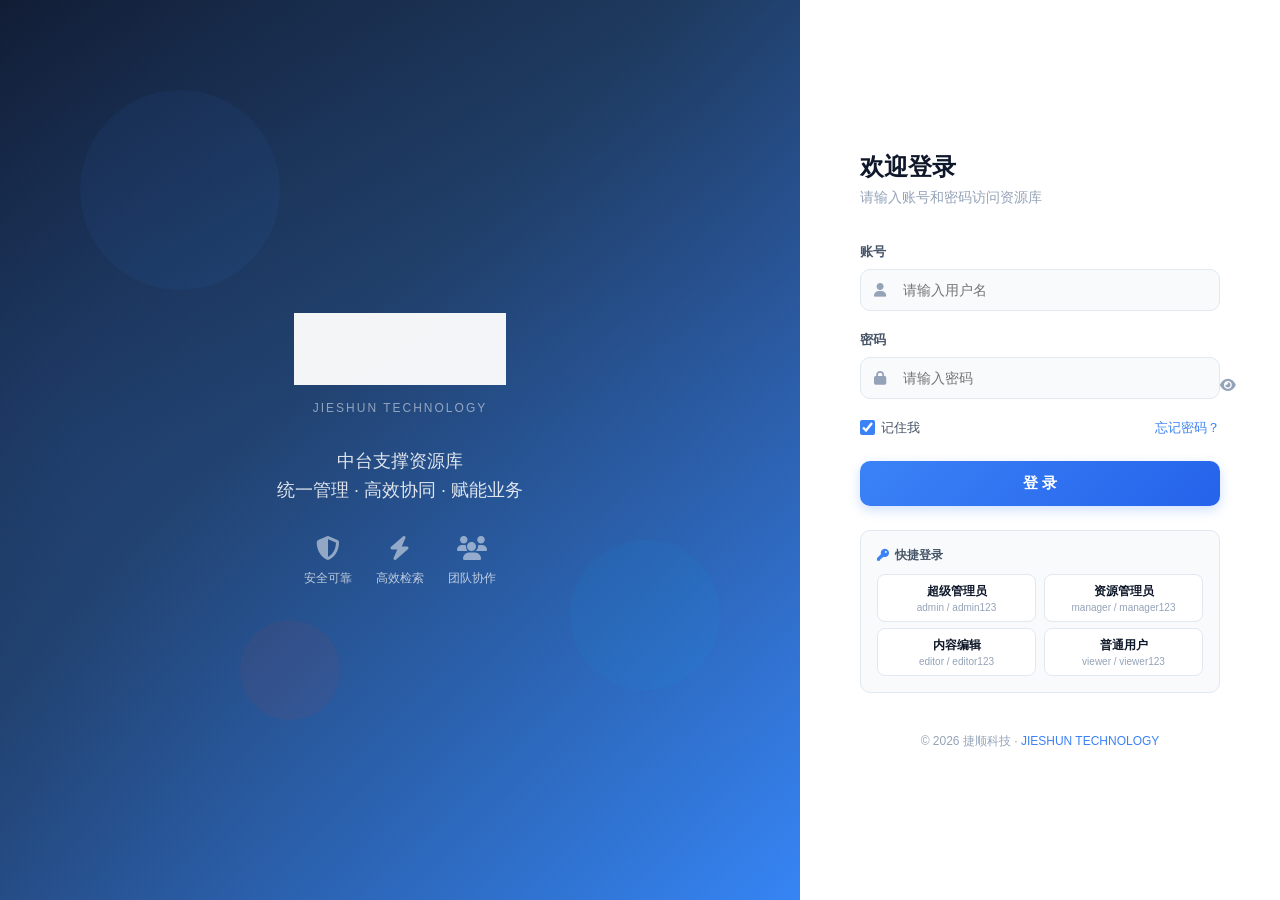
==== commit 872edcfb: "V4.2: PNG Logo替换，后台资源列表新上传红点标识" ====
--- a/admin.html
+++ b/admin.html
@@ -23,9 +23,9 @@
 
 /* 顶部 */
 .admin-header{height:var(--header-height);background:#1E40AF;display:flex;align-items:center;justify-content:space-between;padding:0 24px 0 0;position:fixed;top:0;left:0;right:0;z-index:1000}
-.header-brand{width:var(--sidebar-width);height:100%;display:flex;align-items:center;padding:0 20px;gap:10px;flex-shrink:0}
-.header-brand i{font-size:20px;color:#93C5FD}
-.header-brand span{font-size:15px;font-weight:700;color:#FFF;white-space:nowrap}
+.header-brand{width:var(--sidebar-width);height:100%;display:flex;align-items:center;padding:0 16px;gap:10px;flex-shrink:0}
+.header-brand img{height:28px;filter:brightness(0) invert(1);opacity:0.95}
+.header-brand span{font-size:13px;font-weight:700;color:#FFF;white-space:nowrap}
 .header-brand .tag{font-size:11px;padding:2px 8px;background:rgba(255,255,255,0.2);color:#FFF;border-radius:4px;font-weight:600}
 .header-main{flex:1;display:flex;align-items:center;justify-content:space-between;padding:0 20px}
 .header-main .page-title{color:rgba(255,255,255,0.9);font-size:14px;font-weight:500}
@@ -55,6 +55,8 @@
 .menu-item i{width:16px;text-align:center;font-size:13px}
 .menu-count{margin-left:auto;font-size:10px;padding:1px 7px;background:#DBEAFE;border-radius:8px;color:#3B82F6;font-weight:600}
 .menu-item.active .menu-count{background:#2563EB;color:#FFF}
+.menu-badge-new{margin-left:auto;font-size:10px;padding:1px 7px;background:#EF4444;border-radius:8px;color:#FFF;font-weight:700;min-width:18px;text-align:center;line-height:16px;animation:badgePulse 2s ease-in-out infinite}
+@keyframes badgePulse{0%,100%{transform:scale(1)}50%{transform:scale(1.1)}}
 .menu-divider{height:1px;background:var(--sidebar-border);margin:8px 16px}
 
 /* 主内容 */
@@ -211,7 +213,7 @@
 <!-- 顶部 -->
 <header class="admin-header">
   <div class="header-brand">
-    <i class="fas fa-database"></i>
+    <img src="logo.png" alt="捷顺科技">
     <span>资源库</span>
     <span class="tag">管理后台</span>
   </div>
@@ -245,7 +247,7 @@
     <div class="menu-item" data-page="format-mgr"><i class="fas fa-file"></i> 格式管理</div>
     <div class="menu-divider"></div>
     <div class="menu-label">资源管理</div>
-    <div class="menu-item" data-page="resource-mgr"><i class="fas fa-database"></i> 资源列表</div>
+    <div class="menu-item" data-page="resource-mgr"><i class="fas fa-database"></i> 资源列表 <span class="menu-badge-new" id="menuNewBadge" style="display:none">0</span></div>
     <div class="menu-divider"></div>
     <div class="menu-label">系统</div>
     <div class="menu-item" data-page="user-mgr"><i class="fas fa-users"></i> 用户管理</div>
@@ -421,7 +423,73 @@
   if(!u){window.location.href='login.html';return;}
   var user = JSON.parse(u);
   document.getElementById('headerUserName').textContent = user.name||'管理员';
+  // 初始化新上传红点
+  initNewBadge();
 })();
+
+// ==========================================
+// 新上传文件红点标识
+// ==========================================
+function initNewBadge() {
+  updateNewBadge();
+  // 每5秒检查一次（模拟实时更新）
+  setInterval(updateNewBadge, 5000);
+}
+
+function updateNewBadge() {
+  var badge = document.getElementById('menuNewBadge');
+  if (!badge) return;
+
+  // 获取上次查看资源列表的时间
+  var lastSeen = localStorage.getItem('admin_resource_last_seen') || '1970-01-01';
+
+  // 获取资源数据
+  var resources = [];
+  try {
+    var raw = localStorage.getItem('resourceCenter_resources');
+    if (raw) resources = JSON.parse(raw);
+  } catch(e) {}
+
+  // 计算新上传的数量（上传日期 > 上次查看日期）
+  var newCount = 0;
+  var today = new Date().toISOString().slice(0,10);
+  resources.forEach(function(r) {
+    if (r.date >= lastSeen && r.date <= today) {
+      newCount++;
+    }
+  });
+
+  // 如果上次查看时间就是今天，只统计今天新增的（通过时间戳判断）
+  var lastSeenTs = parseInt(localStorage.getItem('admin_resource_last_seen_ts') || '0');
+  if (lastSeenTs > 0) {
+    newCount = 0;
+    resources.forEach(function(r) {
+      if (r.id > lastSeenTs) newCount++;
+    });
+  }
+
+  if (newCount > 0) {
+    badge.textContent = newCount > 99 ? '99+' : newCount;
+    badge.style.display = 'inline-block';
+  } else {
+    badge.style.display = 'none';
+  }
+
+  // 同时更新仪表盘上的新上传统计
+  var dashNewEl = document.getElementById('dashNewToday');
+  if (dashNewEl) {
+    var todayCount = resources.filter(function(r) { return r.date === today; }).length;
+    dashNewEl.textContent = todayCount;
+  }
+}
+
+// 当用户点击"资源列表"页面时，标记为已查看
+function markResourcesSeen() {
+  var now = new Date();
+  localStorage.setItem('admin_resource_last_seen', now.toISOString().slice(0,10));
+  localStorage.setItem('admin_resource_last_seen_ts', Date.now().toString());
+  updateNewBadge();
+}
 
 // ==========================================
 // 用户菜单
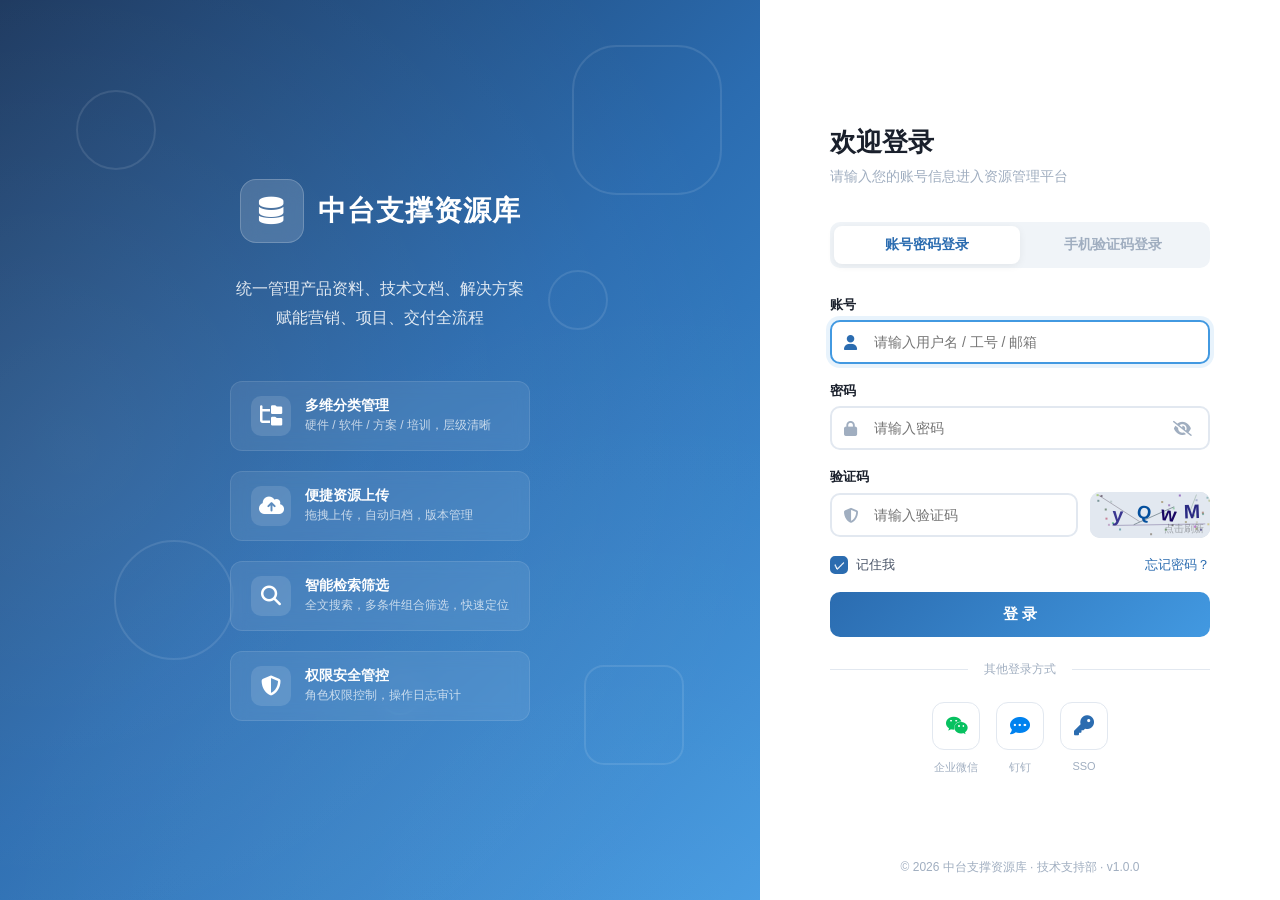
==== commit 6198a93e: "修复后台Logo空白：改用SVG图标替代PNG引用" ====
--- a/admin.html
+++ b/admin.html
@@ -24,8 +24,8 @@
 /* 顶部 */
 .admin-header{height:var(--header-height);background:#1E40AF;display:flex;align-items:center;justify-content:space-between;padding:0 24px 0 0;position:fixed;top:0;left:0;right:0;z-index:1000}
 .header-brand{width:var(--sidebar-width);height:100%;display:flex;align-items:center;padding:0 16px;gap:10px;flex-shrink:0}
-.header-brand img{height:28px;filter:brightness(0) invert(1);opacity:0.95}
-.header-brand span{font-size:13px;font-weight:700;color:#FFF;white-space:nowrap}
+.header-brand svg{flex-shrink:0}
+.header-brand span{font-size:14px;font-weight:700;color:#FFF;white-space:nowrap}
 .header-brand .tag{font-size:11px;padding:2px 8px;background:rgba(255,255,255,0.2);color:#FFF;border-radius:4px;font-weight:600}
 .header-main{flex:1;display:flex;align-items:center;justify-content:space-between;padding:0 20px}
 .header-main .page-title{color:rgba(255,255,255,0.9);font-size:14px;font-weight:500}
@@ -213,8 +213,18 @@
 <!-- 顶部 -->
 <header class="admin-header">
   <div class="header-brand">
-    <img src="logo.png" alt="捷顺科技">
-    <span>资源库</span>
+    <svg viewBox="0 0 36 36" width="28" height="28">
+      <defs>
+        <linearGradient id="abg" x1="0%" y1="0%" x2="100%" y2="100%">
+          <stop offset="0%" style="stop-color:#93C5FD"/>
+          <stop offset="100%" style="stop-color:#FFFFFF"/>
+        </linearGradient>
+      </defs>
+      <path d="M18,2 L32,10 L32,26 L18,34 L4,26 L4,10 Z" fill="none" stroke="url(#abg)" stroke-width="1.5" opacity="0.6"/>
+      <path d="M18,7 L28,12.5 L28,23.5 L18,29 L8,23.5 L8,12.5 Z" fill="rgba(255,255,255,0.1)" stroke="url(#abg)" stroke-width="1"/>
+      <path d="M13,17 L17,21 L24,13" fill="none" stroke="#FFFFFF" stroke-width="2.5" stroke-linecap="round" stroke-linejoin="round"/>
+    </svg>
+    <span>捷顺科技</span>
     <span class="tag">管理后台</span>
   </div>
   <div class="header-main">
